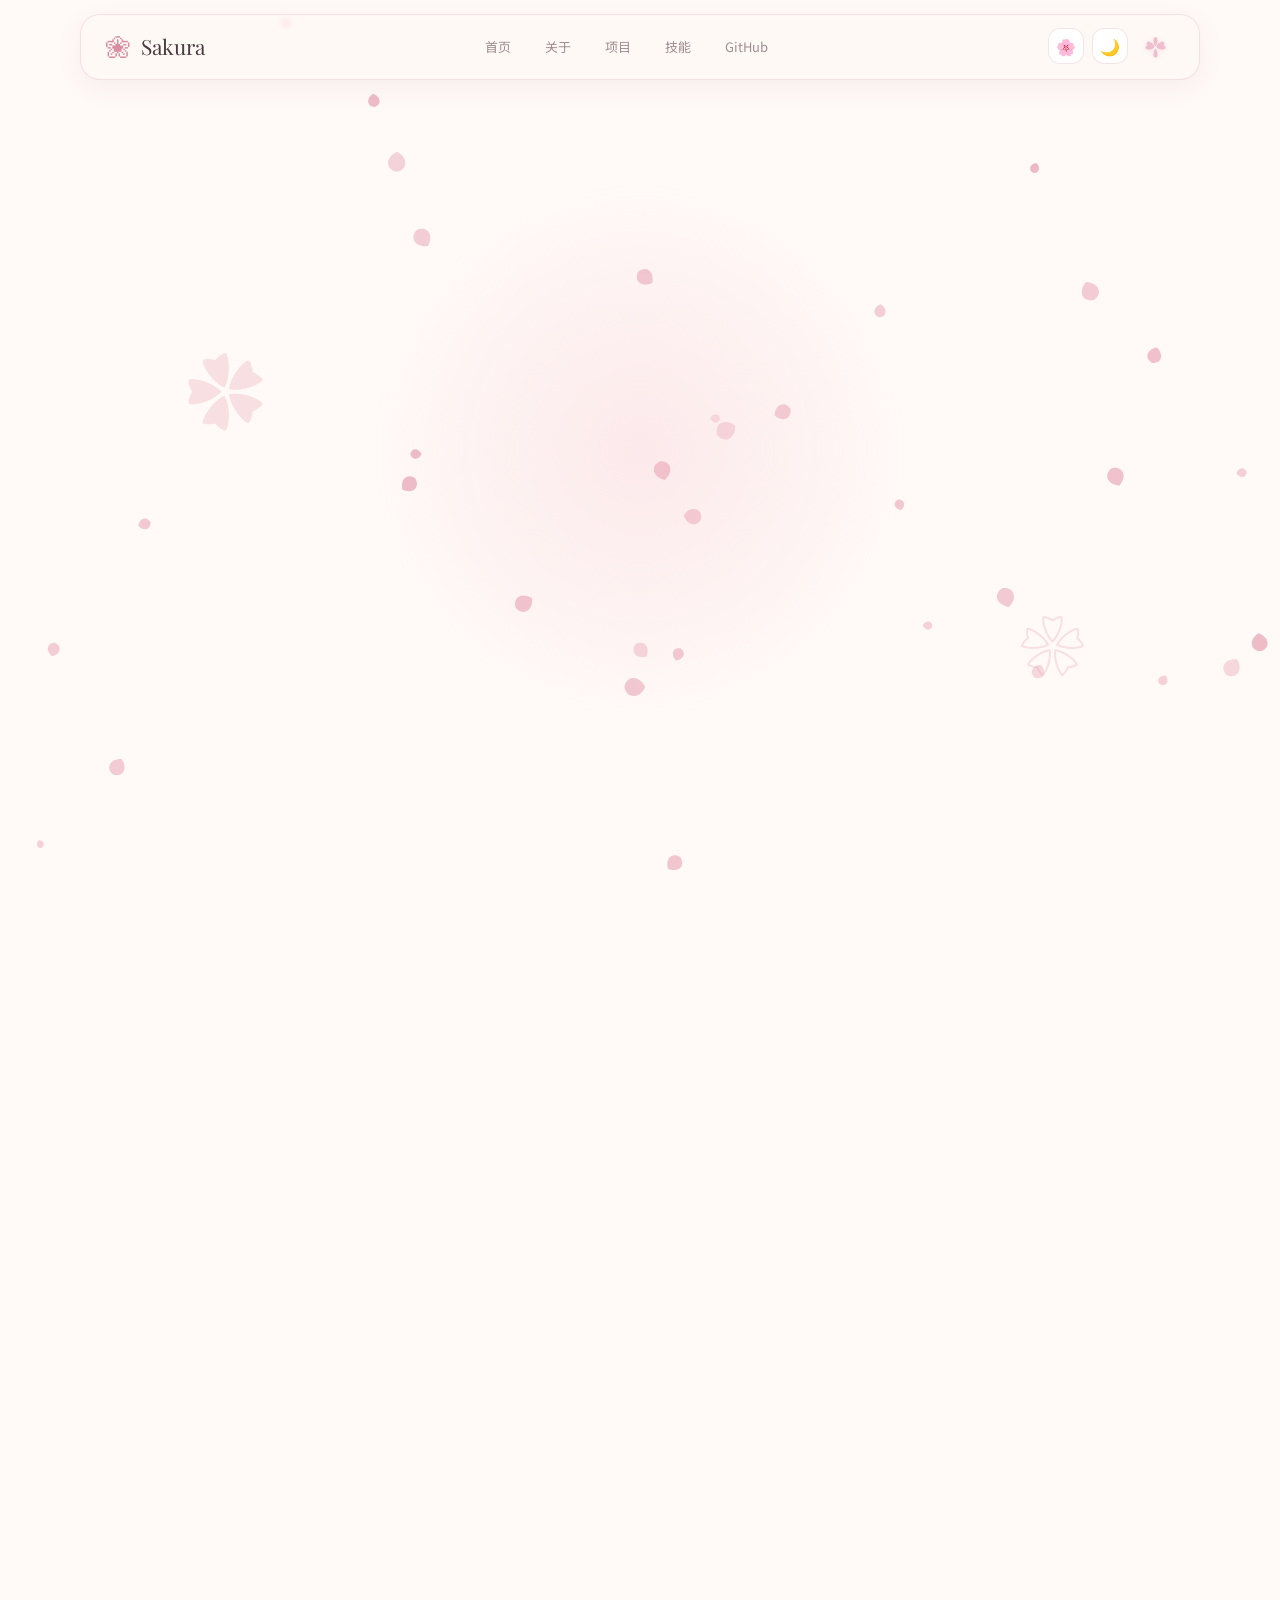
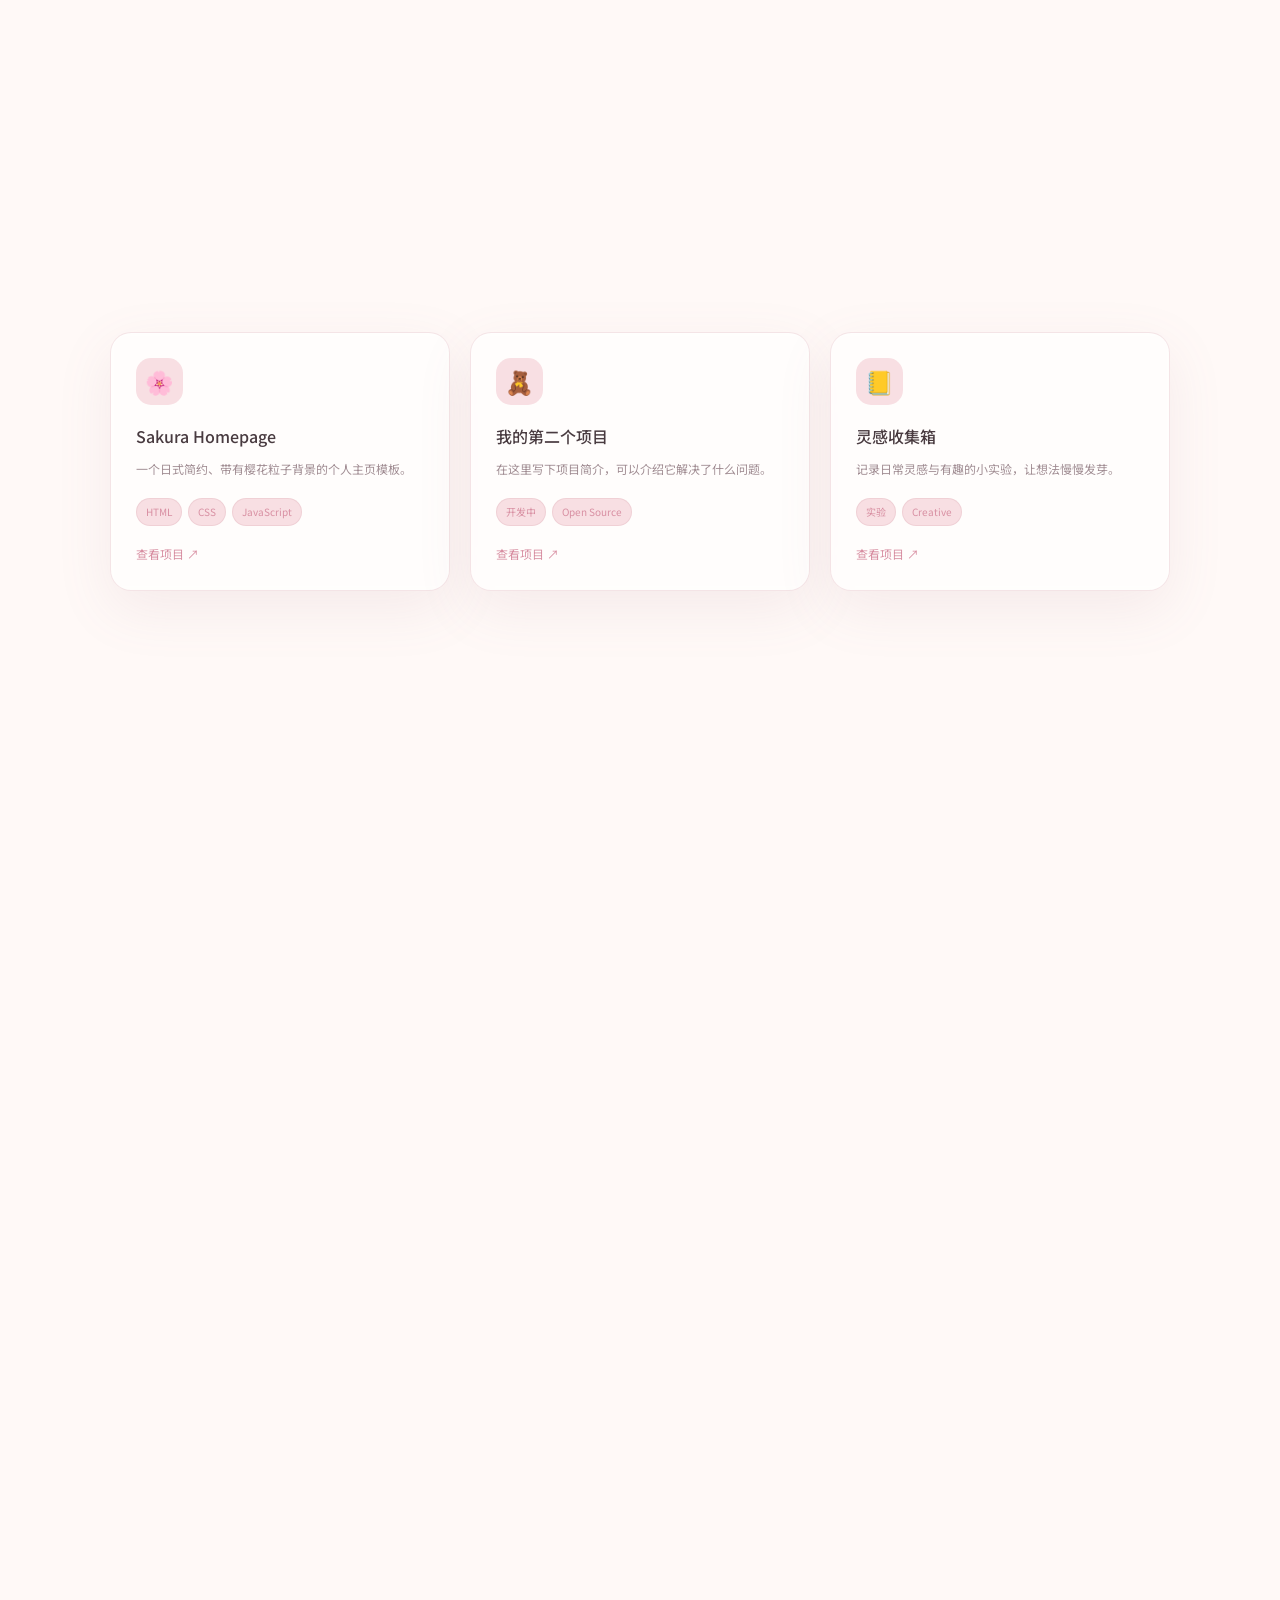
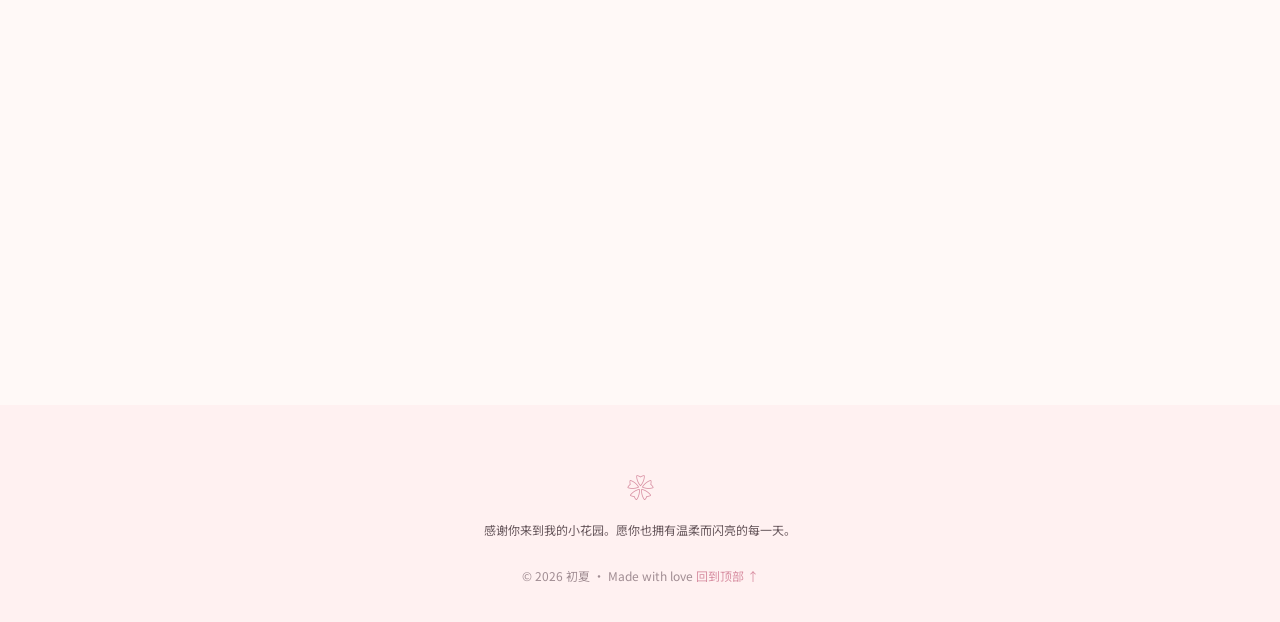
==== index.html @ ec3518a2 "Deploy Sakura-Homepage-Modular: replace old site with modular version at repo root" ====
<!DOCTYPE html>
<html lang="zh-CN">
<head>
  <meta charset="UTF-8">
  <meta name="viewport" content="width=device-width, initial-scale=1.0">
  <meta name="theme-color" content="#fff8f7">
  <meta name="description" content="在代码与樱花之间，记录每一次成长。">
  <title>初夏的小花园 · Sakura Homepage</title>
  <link rel="icon" href="./assets/icons/favicon.svg" type="image/svg+xml">
  <link rel="stylesheet" href="./css/style.css">
  <link rel="stylesheet" href="./css/animation.css">
  <link rel="stylesheet" href="./css/responsive.css">
  <link rel="stylesheet" href="./css/liquid-glass.css">
  <link rel="stylesheet" href="./css/settings.css">
  <script src="./config/config.js"></script>
  <script src="./js/theme.js" defer></script>
  <script src="./js/sakura.js" defer></script>
  <script src="./js/github.js" defer></script>
  <script src="./js/scroll.js" defer></script>
  <script src="./js/main.js" defer></script>
  <script src="./js/settings.js" defer></script>
</head>
<body>
  <canvas id="sakura-canvas" aria-hidden="true"></canvas>
  <header class="site-header" id="top">
    <a class="brand" href="#home" aria-label="返回首页"><span class="brand-mark">❀</span><span data-config="site.name">Sakura</span></a>
    <button class="menu-toggle" id="menu-toggle" aria-label="打开导航菜单" aria-expanded="false">☰</button>
    <nav class="main-nav" id="main-nav" aria-label="主导航">
      <a href="#home" data-nav="home">首页</a>
      <a href="#about" data-nav="about">关于</a>
      <a href="#projects" data-nav="projects">项目</a>
      <a href="#skills" data-nav="skills">技能</a>
      <a href="#github" data-nav="github">GitHub</a>
    </nav>
    <div class="header-actions">
      <button class="icon-button" id="sakura-toggle" type="button" aria-label="关闭樱花效果" title="樱花开关">🌸</button>
      <button class="icon-button" id="theme-toggle" type="button" aria-label="切换夜间模式" title="切换主题">🌙</button>
      <button class="settings-flower-button" id="settings-toggle" type="button" aria-label="打开玻璃调参" aria-expanded="false" aria-controls="glass-settings" title="玻璃调参"><img src="./assets/icons/sakura-settings.svg" alt=""></button>
    </div>
  </header>

  <aside class="settings-panel glass-panel" id="glass-settings" aria-label="玻璃效果调参" hidden>
    <div class="settings-panel-heading"><div><span class="settings-kicker">SAKURA GLASS</span><h2>玻璃调参</h2></div><button class="settings-close" id="settings-close" type="button" aria-label="关闭设置">×</button></div>
    <label class="setting-control"><span>背景模糊 <output id="blur-value">2px</output></span><input id="glass-blur" type="range" min="0" max="12" step="0.5" value="2"></label>
    <label class="setting-control"><span>边缘反射 <output id="edge-value">0.25</output></span><input id="glass-edge" type="range" min="0" max="1" step="0.01" value="0.25"></label>
    <label class="setting-control"><span>背景饱和度 <output id="saturation-value">1.3</output></span><input id="glass-saturation" type="range" min="0.5" max="2" step="0.05" value="1.3"></label>
    <div class="settings-panel-footer"><span>更改会自动保存</span><button id="settings-reset" type="button">恢复默认</button></div>
  </aside>

  <main>
    <section class="hero section" id="home">
      <div class="hero-glow"></div>
      <div class="hero-content reveal">
        <p class="eyebrow" data-config="hero.eyebrow">A LITTLE PLACE ON THE INTERNET</p>
        <div class="avatar-wrap">
          <img id="profile-avatar" src="./assets/images/avatar-placeholder.svg" alt="个人头像" class="avatar">
          <span class="avatar-flower">✿</span>
        </div>
        <h1><span data-config="hero.greeting">你好，欢迎来到</span><br><em data-config="profile.name">初夏</em><span data-config="hero.suffix">的小花园</span></h1>
        <p class="hero-description" data-config="hero.description">在代码与樱花之间，记录每一次成长。</p>
        <div class="hero-buttons">
          <a class="button button-primary" href="#projects" data-config="hero.primaryButton">探索我的项目</a>
          <a class="button button-ghost" id="hero-github-link" href="https://github.com/" target="_blank" rel="noopener noreferrer">访问 GitHub ↗</a>
        </div>
        <div class="scroll-hint"><span></span>向下探索</div>
      </div>
      <div class="hero-decoration decoration-left">✿</div>
      <div class="hero-decoration decoration-right">❀</div>
    </section>

    <section class="section about-section" id="about">
      <div class="section-heading reveal">
        <p class="eyebrow">A LITTLE INTRODUCTION</p>
        <h2 data-config="about.title">关于我</h2>
        <p data-config="about.subtitle">认识一下这个花园的主人</p>
        <span class="heading-flower">✿</span>
      </div>
      <div class="about-card reveal">
        <div class="about-avatar-column">
          <img id="about-avatar" src="./assets/images/avatar-placeholder.svg" alt="个人头像" class="about-avatar">
          <span class="about-name" data-config="profile.name">初夏</span>
          <span class="about-location" data-config="profile.tagline">保持好奇，慢慢生长。</span>
        </div>
        <div class="about-copy">
          <h3 data-config="about.greeting">你好呀！很高兴认识你。</h3>
          <p data-config="about.content">这里是我的个人小空间。我喜欢探索新技术，也喜欢把灵感变成真实的小作品。希望你能在这里发现一点有趣的东西。</p>
          <div class="hobby-list" id="hobby-list"></div>
        </div>
      </div>
    </section>

    <section class="section projects-section" id="projects">
      <div class="section-heading reveal">
        <p class="eyebrow">THINGS I'VE MADE</p>
        <h2 data-config="projects.title">小小作品集</h2>
        <p data-config="projects.subtitle">每一个项目，都是一次新的尝试</p>
        <span class="heading-flower">✿</span>
      </div>
      <div class="project-grid" id="project-grid"></div>
    </section>

    <section class="section skills-section" id="skills">
      <div class="section-heading reveal">
        <p class="eyebrow">TOOLS IN MY GARDEN</p>
        <h2 data-config="skills.title">我的工具箱</h2>
        <p data-config="skills.subtitle">正在学习，也持续探索</p>
        <span class="heading-flower">✿</span>
      </div>
      <div class="skills-list reveal" id="skills-list"></div>
    </section>

    <section class="section github-section" id="github">
      <div class="section-heading reveal">
        <p class="eyebrow">LET'S CONNECT</p>
        <h2 data-config="github.title">在 GitHub 找到我</h2>
        <p data-config="github.subtitle">代码是分享想法的另一种方式</p>
        <span class="heading-flower">✿</span>
      </div>
      <div class="github-card reveal">
        <div class="github-profile">
          <div class="github-mark">⌘</div>
          <div><strong id="github-username">username</strong><span>GitHub</span></div>
        </div>
        <div class="github-stats">
          <div class="stat"><strong id="repo-count">—</strong><span>公开仓库</span></div>
          <div class="stat"><strong id="follower-count">—</strong><span>Followers</span></div>
          <div class="stat"><strong id="following-count">—</strong><span>Following</span></div>
        </div>
        <a class="button button-primary" id="github-profile-link" href="https://github.com/" target="_blank" rel="noopener noreferrer">访问我的主页 ↗</a>
        <p class="api-note" id="github-note">公开数据由 GitHub API 提供</p>
      </div>
    </section>
  </main>

  <footer class="site-footer">
    <div class="footer-flower">❀</div>
    <p data-config="footer.message">感谢你来到我的小花园。</p>
    <span id="copyright"></span>
    <a href="#top" class="footer-top">回到顶部 ↑</a>
  </footer>

  <button id="back-to-top" class="back-to-top" type="button" aria-label="返回顶部" title="返回顶部">↑</button>
</body>
</html>
---- css/style.css ----
@import url('https://fonts.googleapis.com/css2?family=Noto+Sans+SC:wght@300;400;500;600;700&family=Playfair+Display:ital,wght@0,500;0,600;1,500;1,600&display=swap');

:root {
  --bg: #fff9f7;
  --bg-soft: #fff1f1;
  --surface: rgba(255,255,255,.82);
  --surface-solid: #fff;
  --text: #66565b;
  --text-strong: #493b40;
  --muted: #a18d93;
  --pink: #e9aebb;
  --pink-deep: #d88fa2;
  --pink-light: #f8dfe3;
  --border: rgba(219,174,183,.32);
  --shadow: 0 18px 55px rgba(157,112,123,.10);
  --header-bg: rgba(255,249,247,.78);
  --footer-bg: #fff1f1;
  color-scheme: light;
}
[data-theme="dark"] {
  --bg: #191923;
  --bg-soft: #242330;
  --surface: rgba(42,39,54,.86);
  --surface-solid: #2a2736;
  --text: #d4c6d0;
  --text-strong: #f4e8ee;
  --muted: #a99aaa;
  --pink: #e4a9c0;
  --pink-deep: #e9a9c1;
  --pink-light: #493345;
  --border: rgba(226,169,193,.19);
  --shadow: 0 18px 55px rgba(0,0,0,.22);
  --header-bg: rgba(25,25,35,.82);
  --footer-bg: #211f2d;
  color-scheme: dark;
}
* { box-sizing: border-box; }
html { scroll-behavior: smooth; scroll-padding-top: 90px; }
body {
  margin: 0; background: var(--bg); color: var(--text);
  font-family: "Noto Sans SC", "Microsoft YaHei", sans-serif;
  font-weight: 400; line-height: 1.8; overflow-x: hidden;
  transition: background .35s ease, color .35s ease;
}
a { color: inherit; text-decoration: none; }
button { font: inherit; }
#sakura-canvas { position: fixed; inset: 0; width: 100%; height: 100%; pointer-events: none; z-index: 4; }
.site-header {
  position: fixed; z-index: 20; top: 14px; left: 50%; transform: translateX(-50%);
  width: min(1120px, calc(100% - 40px)); min-height: 66px; padding: 0 25px;
  display: flex; align-items: center; gap: 28px; border: 1px solid var(--border);
  border-radius: 20px; background: var(--header-bg); backdrop-filter: blur(18px);
  box-shadow: 0 8px 28px rgba(100,70,80,.06);
}
.brand { display: flex; align-items: center; gap: 10px; color: var(--text-strong); font-family: "Playfair Display", serif; font-size: 21px; white-space: nowrap; }
.brand-mark { color: var(--pink-deep); font-size: 25px; }
.main-nav { display: flex; align-items: center; justify-content: center; gap: clamp(16px, 3vw, 34px); margin: 0 auto; }
.main-nav a { color: var(--muted); font-size: 13px; transition: color .2s ease; }
.main-nav a:hover, .main-nav a.active { color: var(--pink-deep); }
.header-actions { display: flex; gap: 8px; }
.icon-button, .menu-toggle {
  width: 36px; height: 36px; border: 1px solid var(--border); border-radius: 12px;
  background: var(--surface-solid); color: var(--text); cursor: pointer; transition: transform .2s, background .2s;
}
.icon-button:hover { transform: translateY(-2px); background: var(--pink-light); }
.menu-toggle { display: none; }
.section { width: min(1060px, calc(100% - 48px)); margin: 0 auto; padding: 105px 0; position: relative; }
.hero {
  min-height: 100vh; display: grid; place-items: center; text-align: center; padding-top: 130px;
  overflow: hidden;
}
.hero-glow { position: absolute; width: 540px; height: 540px; border-radius: 50%; background: radial-gradient(circle, rgba(248,211,218,.42), transparent 68%); filter: blur(8px); }
.hero-content { position: relative; z-index: 2; }
.eyebrow { margin: 0 0 14px; color: var(--pink-deep); font: 11px/1.5 "Playfair Display", serif; letter-spacing: .22em; }
.avatar-wrap { width: 118px; height: 118px; position: relative; margin: 0 auto 23px; }
.avatar { width: 100%; height: 100%; object-fit: cover; border-radius: 50%; border: 5px solid var(--surface-solid); box-shadow: 0 10px 35px rgba(207,145,160,.25); }
.avatar-flower { position: absolute; right: -8px; bottom: 2px; color: var(--pink-deep); font-size: 28px; text-shadow: 0 2px 8px var(--bg); }
.hero h1 { margin: 0; color: var(--text-strong); font-size: clamp(30px, 5vw, 49px); font-weight: 500; line-height: 1.5; letter-spacing: .04em; }
.hero h1 em { color: var(--pink-deep); font-family: "Playfair Display", serif; font-size: 1.2em; font-weight: 600; }
.hero-description { margin: 18px 0 28px; color: var(--muted); font-size: 15px; letter-spacing: .08em; }
.hero-buttons { display: flex; justify-content: center; gap: 13px; flex-wrap: wrap; }
.button { display: inline-flex; align-items: center; justify-content: center; min-height: 44px; padding: 0 23px; border-radius: 999px; font-size: 13px; transition: transform .2s, box-shadow .2s, background .2s; }
.button:hover { transform: translateY(-3px); box-shadow: 0 8px 20px rgba(216,143,162,.2); }
.button-primary { background: var(--pink-deep); color: white; }
.button-ghost { border: 1px solid var(--border); background: var(--surface); color: var(--text); }
.scroll-hint { margin-top: 68px; color: var(--muted); font-size: 11px; letter-spacing: .18em; }
.scroll-hint span { display: block; width: 1px; height: 30px; margin: 0 auto 9px; background: var(--pink); }
.hero-decoration { position: absolute; color: var(--pink); opacity: .35; font-size: 80px; }
.decoration-left { left: 7%; top: 35%; transform: rotate(-18deg); }
.decoration-right { right: 8%; bottom: 22%; font-size: 65px; }
.section-heading { position: relative; text-align: center; margin-bottom: 42px; }
.section-heading h2 { margin: 0; color: var(--text-strong); font-size: clamp(25px, 3vw, 32px); font-weight: 500; letter-spacing: .08em; }
.section-heading > p:not(.eyebrow) { margin: 9px 0 0; color: var(--muted); font-size: 13px; }
.heading-flower { display: block; margin-top: 12px; color: var(--pink); font-size: 19px; }
.about-card, .github-card {
  display: grid; grid-template-columns: 220px 1fr; gap: 42px; align-items: center;
  padding: 42px; border: 1px solid var(--border); border-radius: 25px; background: var(--surface); box-shadow: var(--shadow);
}
.about-avatar-column { display: flex; flex-direction: column; align-items: center; text-align: center; }
.about-avatar { width: 145px; height: 145px; object-fit: cover; border-radius: 50%; border: 6px solid var(--surface-solid); box-shadow: 0 8px 28px rgba(207,145,160,.18); }
.about-name { margin-top: 15px; color: var(--text-strong); font-size: 18px; }
.about-location { color: var(--muted); font-size: 12px; }
.about-copy h3 { margin: 0 0 12px; color: var(--text-strong); font-size: 19px; font-weight: 500; }
.about-copy p { margin: 0; color: var(--text); font-size: 14px; line-height: 2.1; }
.hobby-list { display: flex; flex-wrap: wrap; gap: 9px; margin-top: 22px; }
.hobby-list span, .skill-chip, .tag { display: inline-flex; padding: 6px 13px; border: 1px solid var(--border); border-radius: 999px; background: var(--pink-light); color: var(--pink-deep); font-size: 11px; }
.project-grid { display: grid; grid-template-columns: repeat(3, 1fr); gap: 20px; }
.project-card { min-height: 230px; padding: 25px; border: 1px solid var(--border); border-radius: 21px; background: var(--surface); box-shadow: var(--shadow); display: flex; flex-direction: column; transition: transform .25s, box-shadow .25s; }
.project-card:hover { transform: translateY(-6px); box-shadow: 0 22px 45px rgba(157,112,123,.15); }
.project-icon { width: 47px; height: 47px; display: grid; place-items: center; border-radius: 15px; background: var(--pink-light); font-size: 23px; }
.project-card h3 { margin: 17px 0 7px; color: var(--text-strong); font-size: 16px; font-weight: 500; }
.project-card p { margin: 0 0 17px; color: var(--muted); font-size: 12px; line-height: 1.9; }
.project-tags { display: flex; flex-wrap: wrap; gap: 6px; margin-top: auto; }
.tag { padding: 4px 9px; font-size: 10px; }
.project-link { margin-top: 17px; color: var(--pink-deep); font-size: 12px; }
.skills-list { display: flex; flex-wrap: wrap; justify-content: center; gap: 13px; max-width: 780px; margin: 0 auto; }
.skill-chip { padding: 12px 22px; background: var(--surface); font-size: 13px; box-shadow: 0 5px 18px rgba(157,112,123,.06); }
.github-card { display: flex; flex-direction: column; gap: 25px; text-align: center; max-width: 720px; margin: 0 auto; }
.github-profile { display: flex; align-items: center; gap: 13px; text-align: left; }
.github-mark { width: 48px; height: 48px; display: grid; place-items: center; border-radius: 50%; background: var(--pink-light); color: var(--pink-deep); font-size: 27px; }
.github-profile strong, .github-profile span { display: block; }
.github-profile strong { color: var(--text-strong); font-size: 16px; }
.github-profile span { color: var(--muted); font-size: 11px; }
.github-stats { display: grid; grid-template-columns: repeat(3, 1fr); width: 100%; padding: 20px 0; border-top: 1px solid var(--border); border-bottom: 1px solid var(--border); }
.stat strong, .stat span { display: block; }
.stat strong { color: var(--pink-deep); font: 26px "Playfair Display", serif; }
.stat span { color: var(--muted); font-size: 11px; }
.api-note { margin: -13px 0 0; color: var(--muted); font-size: 10px; }
.site-footer { position: relative; padding: 58px 24px 35px; text-align: center; background: var(--footer-bg); color: var(--muted); font-size: 12px; }
.site-footer p { margin: 7px 0 10px; color: var(--text); }
.footer-flower { color: var(--pink-deep); font-size: 27px; }
.footer-top { display: inline-block; margin-top: 15px; color: var(--pink-deep); }
.back-to-top { position: fixed; z-index: 15; right: 25px; bottom: 25px; width: 43px; height: 43px; border: 1px solid var(--border); border-radius: 15px; background: var(--surface); color: var(--pink-deep); box-shadow: var(--shadow); cursor: pointer; opacity: 0; visibility: hidden; transform: translateY(10px); transition: .25s; }
.back-to-top.visible { opacity: 1; visibility: visible; transform: translateY(0); }
/* 技能区采用明确的两行分组，避免桌面端自动换行造成错位。 */
.skills-list { display: flex; flex-direction: column; align-items: center; gap: 18px; max-width: 900px; }
.skill-row { display: flex; justify-content: center; align-items: center; flex-wrap: wrap; gap: 13px; width: 100%; }
.skill-chip { border-radius: 999px; padding: 12px 22px; }
---- css/animation.css ----
/* 页面滚动进入视口时的轻柔显现 */
.reveal { opacity: 0; transform: translateY(22px); transition: opacity .75s ease, transform .75s ease; }
.reveal.is-visible { opacity: 1; transform: translateY(0); }
.project-card { animation: soft-arrive .6s both; }
@keyframes soft-arrive { from { opacity: 0; transform: translateY(14px); } to { opacity: 1; transform: translateY(0); } }
@media (prefers-reduced-motion: reduce) {
  *, *::before, *::after { scroll-behavior: auto !important; animation-duration: .01ms !important; transition-duration: .01ms !important; }
  .reveal { opacity: 1; transform: none; }
}
---- css/responsive.css ----
@media (max-width: 800px) {
  .site-header { gap: 12px; padding: 0 17px; }
  .main-nav { gap: 16px; }
  .about-card { grid-template-columns: 170px 1fr; gap: 25px; padding: 30px; }
  .project-grid { grid-template-columns: repeat(2, 1fr); }
}
@media (max-width: 620px) {
  .site-header { top: 9px; width: calc(100% - 22px); min-height: 58px; border-radius: 17px; }
  .brand { font-size: 18px; }
  .menu-toggle { display: inline-grid; place-items: center; margin-left: auto; }
  .main-nav {
    display: none; position: absolute; top: 66px; left: 0; right: 0; margin: 0; padding: 15px;
    flex-direction: column; gap: 0; border: 1px solid var(--border); border-radius: 16px;
    background: var(--header-bg); backdrop-filter: blur(18px); box-shadow: var(--shadow);
  }
  .main-nav.open { display: flex; }
  .main-nav a { width: 100%; padding: 10px; text-align: center; }
  .header-actions { gap: 5px; }
  .icon-button { width: 33px; height: 33px; }
  .section { width: calc(100% - 34px); padding: 76px 0; }
  .hero { min-height: 92vh; padding-top: 110px; }
  .hero h1 { font-size: clamp(27px, 8vw, 38px); }
  .hero-description { max-width: 290px; margin-left: auto; margin-right: auto; font-size: 13px; }
  .scroll-hint { margin-top: 48px; }
  .hero-decoration { font-size: 48px; }
  .decoration-left { left: 0; top: 27%; }
  .decoration-right { right: 0; bottom: 17%; }
  .about-card { grid-template-columns: 1fr; gap: 24px; padding: 27px 22px; }
  .about-avatar { width: 115px; height: 115px; }
  .about-copy { text-align: center; }
  .hobby-list { justify-content: center; }
  .project-grid { grid-template-columns: 1fr; gap: 14px; }
  .project-card { min-height: 0; }
  .github-card { padding: 28px 20px; }
  .github-stats { gap: 5px; }
  .stat strong { font-size: 22px; }
  .back-to-top { right: 15px; bottom: 15px; }
}
@media (max-width: 620px) {
  .skills-list { gap: 12px; }
  .skill-row { gap: 8px; }
  .skill-chip { padding: 9px 15px; font-size: 12px; }
}
---- css/liquid-glass.css ----
/* 局部玻璃材质：樱花画布位于卡片下方，卡片保持半透明以透出背景。 */
:root {
  --glass-blur: 2px;
  --glass-edge: .25;
  --glass-edge-alpha: .25;
  --glass-saturation: 1.3;
}
#sakura-canvas { z-index: 0; }
.site-header, .about-card, .project-card, .github-card, .skill-chip {
  -webkit-backdrop-filter: blur(var(--glass-blur)) saturate(var(--glass-saturation));
  backdrop-filter: blur(var(--glass-blur)) saturate(var(--glass-saturation));
}
.site-header { background: color-mix(in srgb, var(--header-bg) 88%, transparent); }
.about-card, .project-card, .github-card, .skill-chip {
  background: color-mix(in srgb, var(--surface) 82%, transparent);
  border-color: var(--border);
  box-shadow: var(--shadow), inset 0 1px 0 rgba(255,255,255,var(--glass-edge-alpha));
}
.about-card, .project-card, .github-card { position: relative; isolation: isolate; }
.about-card::after, .project-card::after, .github-card::after {
  content: ""; position: absolute; inset: 0; border-radius: inherit; pointer-events: none;
  border: 1px solid rgba(255,255,255,var(--glass-edge-alpha));
  mask-image: linear-gradient(135deg,#000 0%,transparent 48%,#000 100%);
}
---- css/settings.css ----
.settings-flower-button {
  width: 38px; height: 38px; display: grid; place-items: center; padding: 7px;
  border: 1px solid transparent; border-radius: 50%; background: transparent; cursor: pointer;
  transition: background .25s ease, border-color .25s ease, transform .35s ease;
}
.settings-flower-button img { display: block; width: 23px; height: 23px; filter: drop-shadow(0 1px 3px rgba(211,139,166,.18)); }
.settings-flower-button:hover { background: rgba(244,199,215,.15); border-color: var(--border); transform: rotate(18deg); }
.settings-panel {
  position: fixed; z-index: 50; top: 91px; right: max(22px, calc((100vw - 1120px)/2));
  width: min(310px, calc(100vw - 28px)); padding: 19px; border: 1px solid var(--border);
  border-radius: 20px; color: var(--text); background: var(--header-bg); box-shadow: var(--shadow);
  -webkit-backdrop-filter: blur(18px) saturate(1.35); backdrop-filter: blur(18px) saturate(1.35);
}
.settings-panel[hidden] { display: none; }
.settings-panel-heading { display:flex; align-items:center; justify-content:space-between; margin-bottom:17px; }
.settings-kicker { color:var(--pink-deep); font:10px/1.4 "Playfair Display",serif; letter-spacing:.18em; }
.settings-panel-heading h2 { margin:2px 0 0; color:var(--text-strong); font-size:17px; font-weight:500; }
.settings-close { width:28px; height:28px; border:0; border-radius:50%; background:var(--pink-light); color:var(--pink-deep); font-size:21px; cursor:pointer; }
.setting-control { display:block; margin:14px 0; }
.setting-control > span { display:flex; justify-content:space-between; gap:12px; margin-bottom:8px; color:var(--text); font-size:12px; }
.setting-control output { color:var(--pink-deep); font-variant-numeric:tabular-nums; }
.setting-control input { display:block; width:100%; accent-color:var(--pink-deep); }
.settings-panel-footer { display:flex; justify-content:space-between; align-items:center; gap:10px; margin-top:17px; padding-top:13px; border-top:1px solid var(--border); color:var(--muted); font-size:10px; }
.settings-panel-footer button { padding:6px 11px; border:1px solid var(--border); border-radius:999px; background:var(--surface); color:var(--pink-deep); font-size:11px; cursor:pointer; }
@media (max-width:620px) {
  .settings-flower-button { width:34px; height:34px; padding:6px; }
  .settings-flower-button img { width:21px; height:21px; }
  .settings-panel { top:76px; right:12px; width:min(290px,calc(100vw - 24px)); padding:16px; }
}
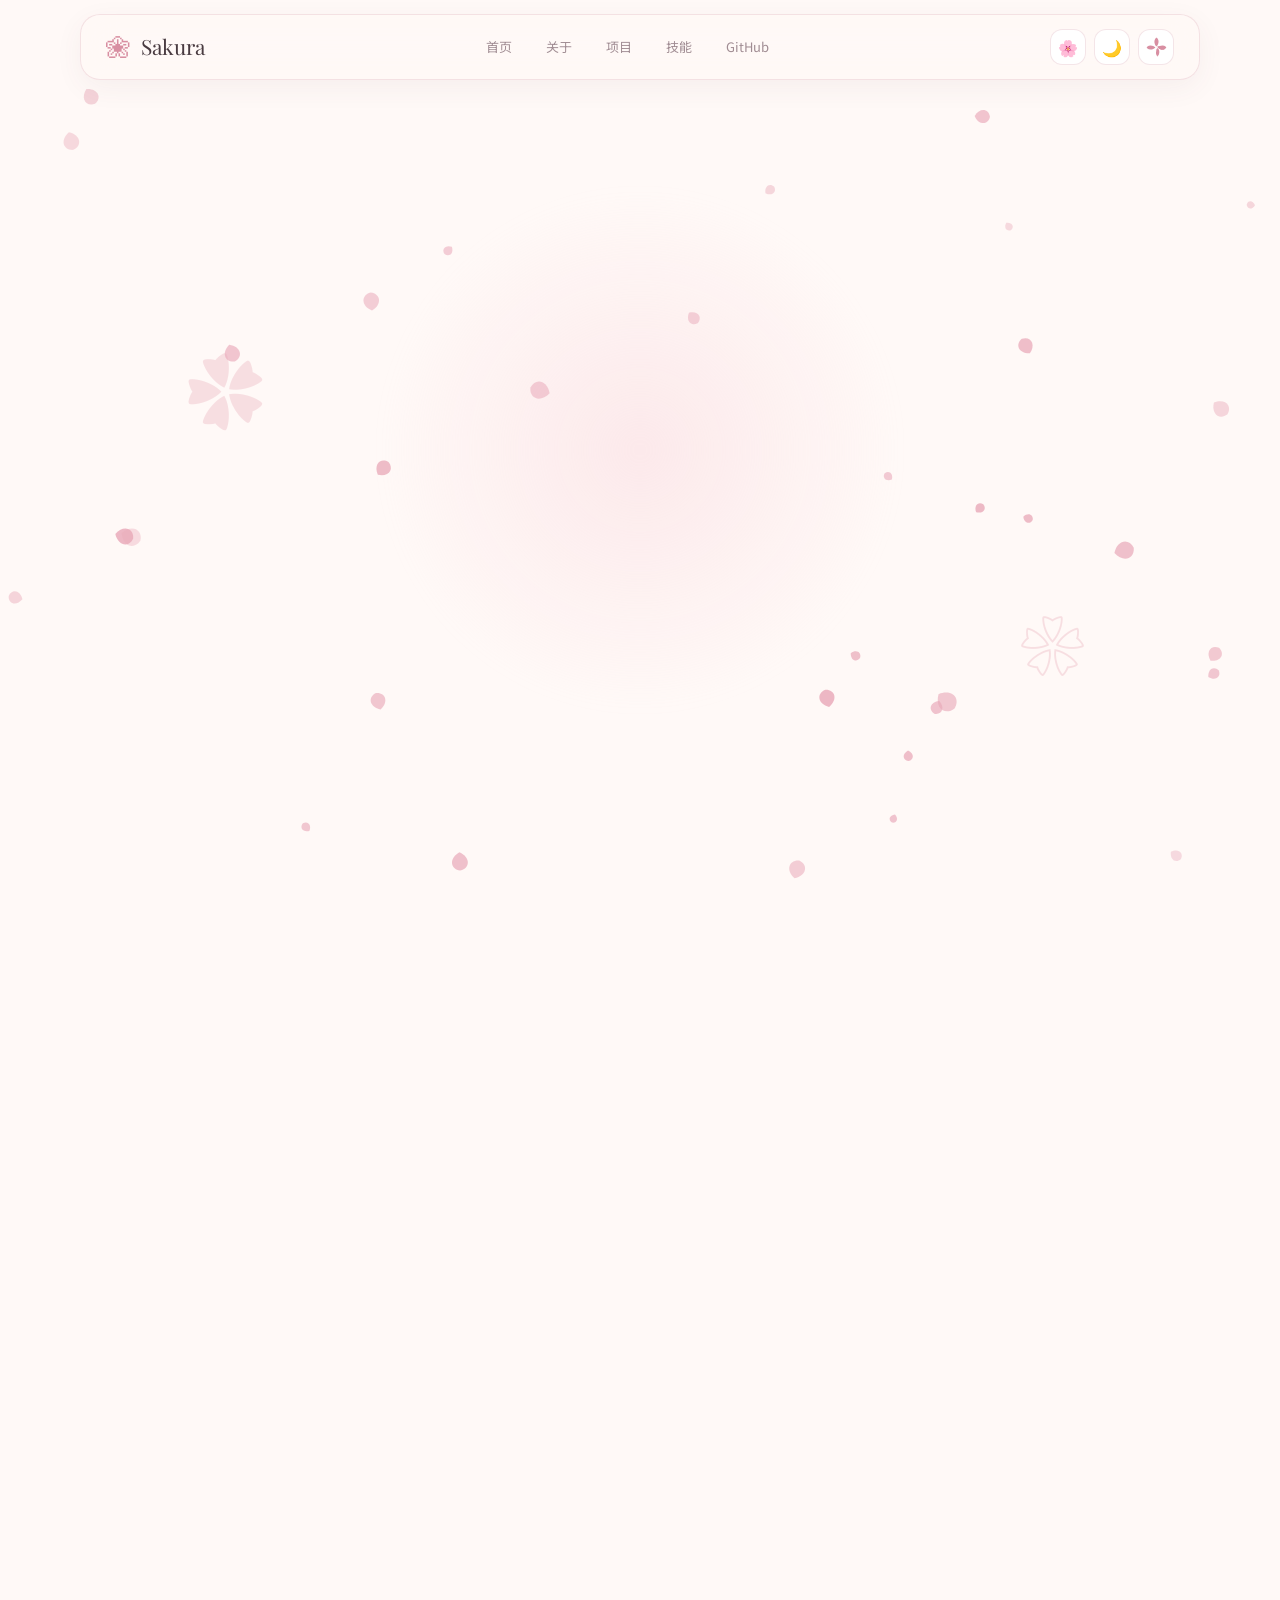
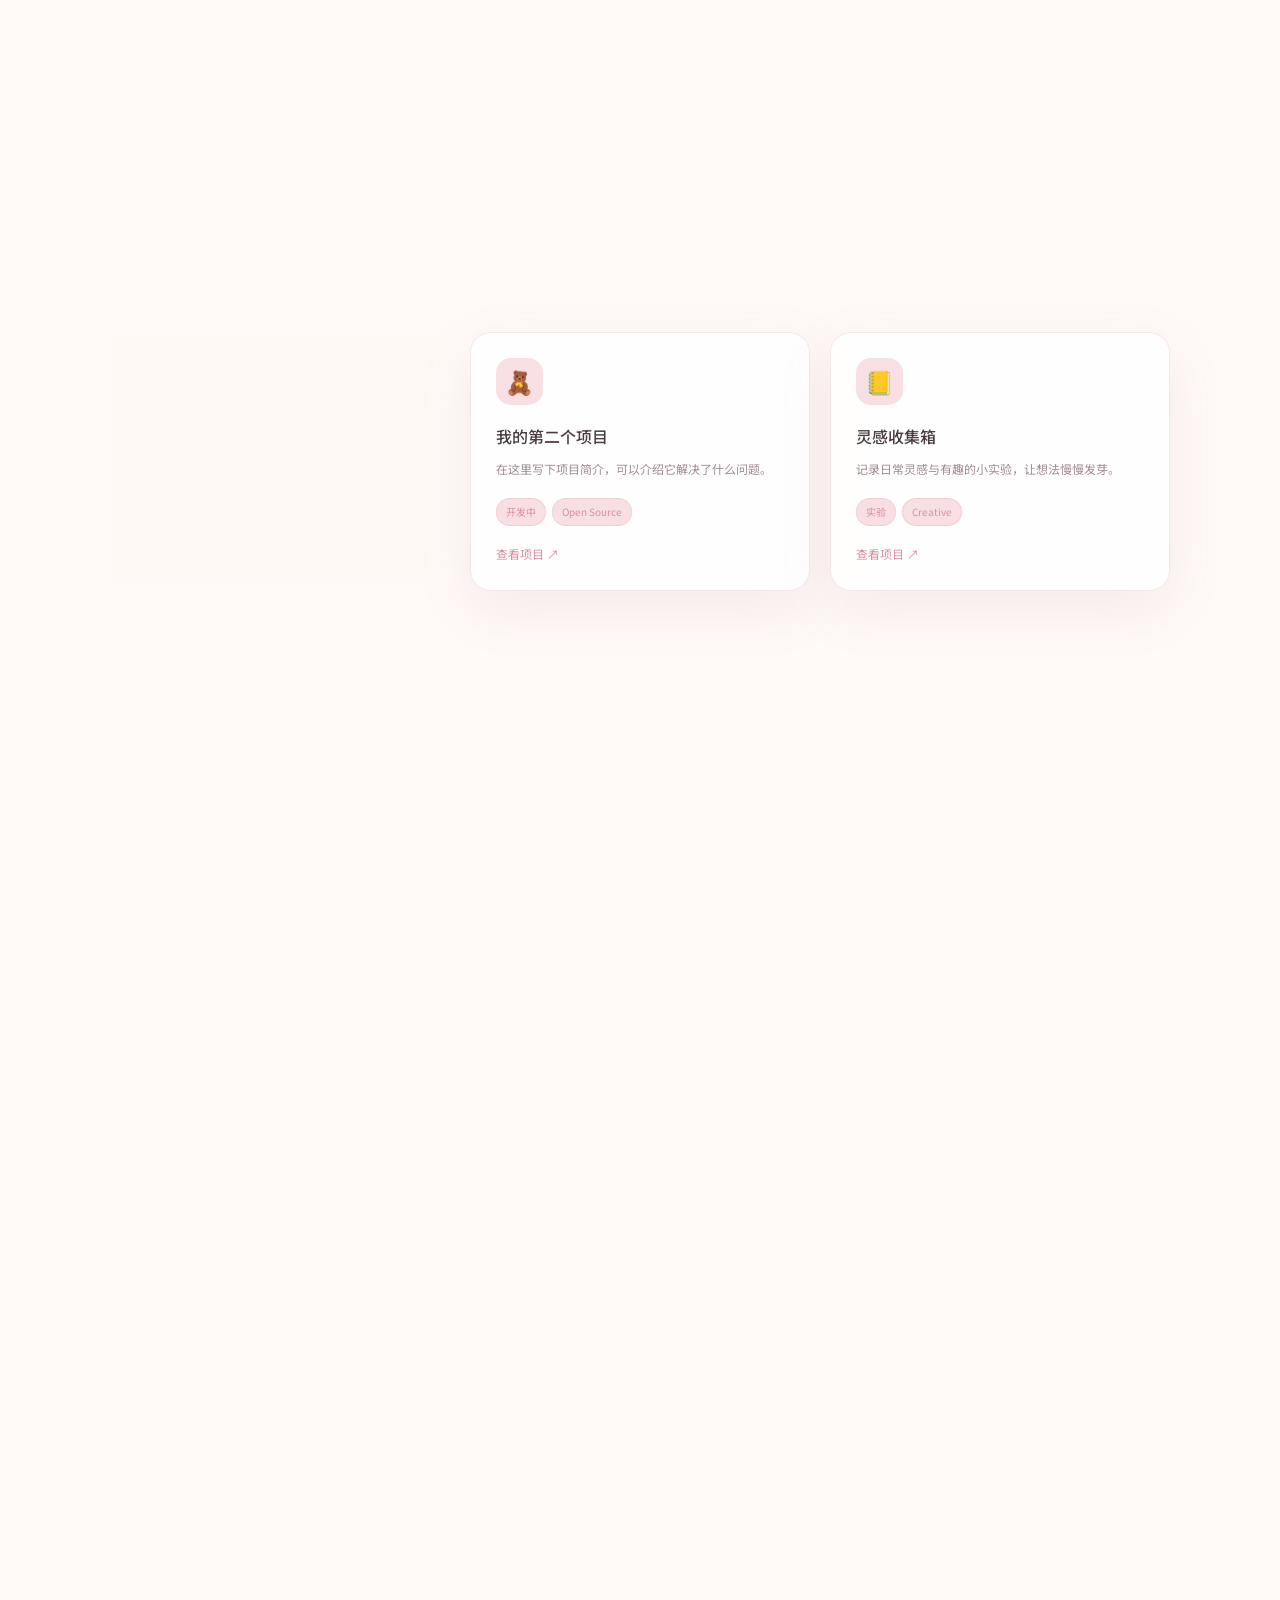
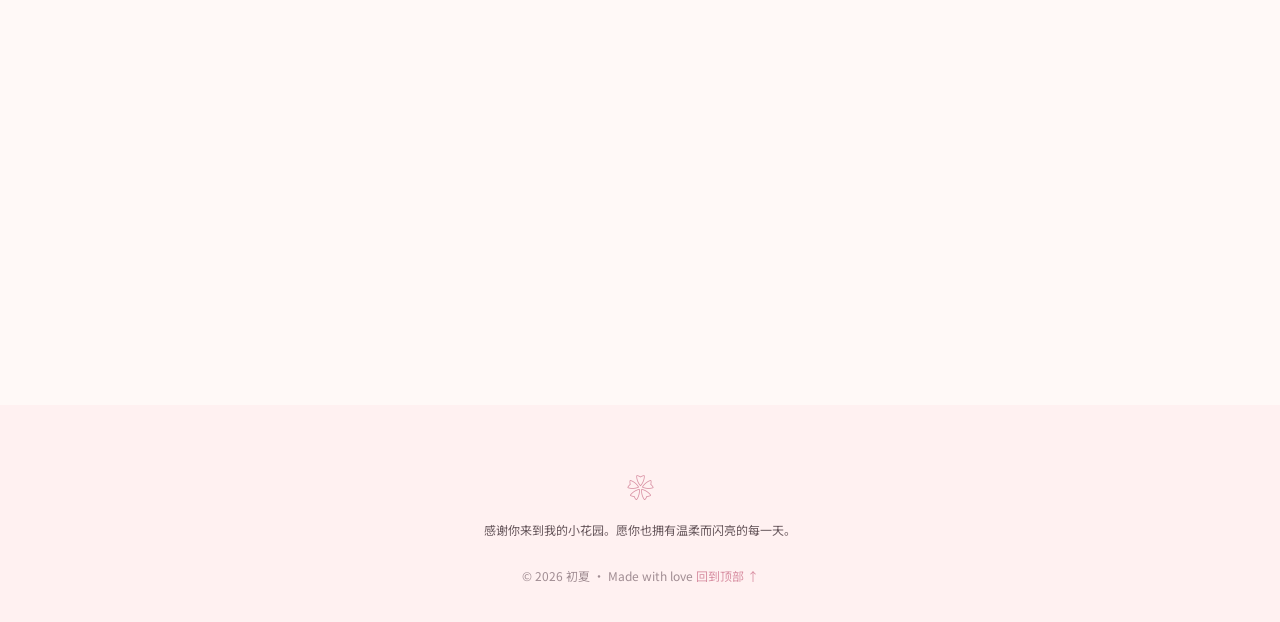
==== commit 2cbf4bc6: "Deploy Sakura-Homepage-Full-Updated: replace site with uploaded package" ====
--- a/index.html
+++ b/index.html
@@ -10,8 +10,6 @@
   <link rel="stylesheet" href="./css/style.css">
   <link rel="stylesheet" href="./css/animation.css">
   <link rel="stylesheet" href="./css/responsive.css">
-  <link rel="stylesheet" href="./css/liquid-glass.css">
-  <link rel="stylesheet" href="./css/settings.css">
   <script src="./config/config.js"></script>
   <script src="./js/theme.js" defer></script>
   <script src="./js/sakura.js" defer></script>
@@ -35,17 +33,17 @@
     <div class="header-actions">
       <button class="icon-button" id="sakura-toggle" type="button" aria-label="关闭樱花效果" title="樱花开关">🌸</button>
       <button class="icon-button" id="theme-toggle" type="button" aria-label="切换夜间模式" title="切换主题">🌙</button>
-      <button class="settings-flower-button" id="settings-toggle" type="button" aria-label="打开玻璃调参" aria-expanded="false" aria-controls="glass-settings" title="玻璃调参"><img src="./assets/icons/sakura-settings.svg" alt=""></button>
+      <button class="icon-button sakura-settings-button" id="settings-toggle" type="button" aria-label="打开玻璃调参" title="玻璃调参" aria-expanded="false">
+        <svg class="sakura-settings-icon" viewBox="0 0 40 40" aria-hidden="true"><g fill="currentColor"><path d="M20 18.2C15.7 13.8 14.6 6.7 18.4 2.2c.8-1 2.4-1 3.2 0 3.8 4.5 2.7 11.6-1.6 16z"/><path d="M21.8 20C26.2 15.7 33.3 14.6 37.8 18.4c1 .8 1 2.4 0 3.2-4.5 3.8-11.6 2.7-16-1.6z"/><path d="M20 21.8c4.3 4.4 5.4 11.5 1.6 16- .8 1-2.4 1-3.2 0-3.8-4.5-2.7-11.6 1.6-16z"/><path d="M18.2 20C13.8 24.3 6.7 25.4 2.2 21.6c-1-.8-1-2.4 0-3.2 4.5-3.8 11.6-2.7 16 1.6z"/><path d="M18.7 18.7C17.8 12.8 21 7.1 26.6 6.2c1.2-.2 2.1.7 1.9 1.9-.9 5.6-6.6 8.8-9.8 10.6z" transform="rotate(72 20 20)"/><path d="M18.7 18.7C17.8 12.8 21 7.1 26.6 6.2c1.2-.2 2.1.7 1.9 1.9-.9 5.6-6.6 8.8-9.8 10.6z" transform="rotate(144 20 20)"/></g><circle cx="20" cy="20" r="2.1" fill="var(--bg)"/></svg>
+      </button>
+      <div class="settings-panel" id="settings-panel" hidden>
+        <div class="settings-panel-heading"><span>✿</span><strong>玻璃效果调节</strong></div>
+        <label>背景模糊 <output id="blur-value">2px</output><input id="glass-blur" type="range" min="0" max="16" step="0.5" value="2"></label>
+        <label>边缘反射 <output id="reflection-value">0.25</output><input id="glass-reflection" type="range" min="0" max="0.8" step="0.01" value="0.25"></label>
+        <label>背景饱和度 <output id="saturation-value">1.3</output><input id="glass-saturation" type="range" min="0.5" max="2" step="0.05" value="1.3"></label>
+      </div>
     </div>
   </header>
-
-  <aside class="settings-panel glass-panel" id="glass-settings" aria-label="玻璃效果调参" hidden>
-    <div class="settings-panel-heading"><div><span class="settings-kicker">SAKURA GLASS</span><h2>玻璃调参</h2></div><button class="settings-close" id="settings-close" type="button" aria-label="关闭设置">×</button></div>
-    <label class="setting-control"><span>背景模糊 <output id="blur-value">2px</output></span><input id="glass-blur" type="range" min="0" max="12" step="0.5" value="2"></label>
-    <label class="setting-control"><span>边缘反射 <output id="edge-value">0.25</output></span><input id="glass-edge" type="range" min="0" max="1" step="0.01" value="0.25"></label>
-    <label class="setting-control"><span>背景饱和度 <output id="saturation-value">1.3</output></span><input id="glass-saturation" type="range" min="0.5" max="2" step="0.05" value="1.3"></label>
-    <div class="settings-panel-footer"><span>更改会自动保存</span><button id="settings-reset" type="button">恢复默认</button></div>
-  </aside>
 
   <main>
     <section class="hero section" id="home">
--- a/css/style.css
+++ b/css/style.css
@@ -132,7 +132,26 @@
 .footer-top { display: inline-block; margin-top: 15px; color: var(--pink-deep); }
 .back-to-top { position: fixed; z-index: 15; right: 25px; bottom: 25px; width: 43px; height: 43px; border: 1px solid var(--border); border-radius: 15px; background: var(--surface); color: var(--pink-deep); box-shadow: var(--shadow); cursor: pointer; opacity: 0; visibility: hidden; transform: translateY(10px); transition: .25s; }
 .back-to-top.visible { opacity: 1; visibility: visible; transform: translateY(0); }
-/* 技能区采用明确的两行分组，避免桌面端自动换行造成错位。 */
-.skills-list { display: flex; flex-direction: column; align-items: center; gap: 18px; max-width: 900px; }
-.skill-row { display: flex; justify-content: center; align-items: center; flex-wrap: wrap; gap: 13px; width: 100%; }
-.skill-chip { border-radius: 999px; padding: 12px 22px; }
+
+
+/* Sakura liquid-glass controls and fixed two-row skill layout */
+:root { --glass-blur: 2px; --glass-reflection: .25; --glass-saturation: 1.3; }
+.about-card, .project-card, .github-card, .skill-chip {
+  backdrop-filter: blur(var(--glass-blur)) saturate(var(--glass-saturation));
+  -webkit-backdrop-filter: blur(var(--glass-blur)) saturate(var(--glass-saturation));
+  border-color: color-mix(in srgb, var(--border), white calc(var(--glass-reflection) * 45%));
+}
+.skills-list { display: flex; flex-direction: column; align-items: center; gap: 18px; max-width: 100%; }
+.skills-row { display: flex; justify-content: center; align-items: center; flex-wrap: nowrap; gap: 13px; width: 100%; }
+.skill-chip { border: 1px solid var(--border); border-radius: 999px; padding: 12px 22px; color: var(--pink-deep); }
+.header-actions { position: relative; }
+.sakura-settings-button { display: grid; place-items: center; color: var(--pink-deep); }
+.sakura-settings-icon { width: 21px; height: 21px; display: block; transition: transform .45s ease; }
+.sakura-settings-button:hover .sakura-settings-icon { transform: rotate(30deg) scale(1.08); }
+.settings-panel { position: absolute; top: calc(100% + 13px); right: 0; z-index: 50; width: min(290px, calc(100vw - 32px)); padding: 18px; border: 1px solid var(--border); border-radius: 18px; background: var(--surface); color: var(--text); box-shadow: var(--shadow); backdrop-filter: blur(18px); -webkit-backdrop-filter: blur(18px); }
+.settings-panel[hidden] { display: none; }
+.settings-panel-heading { display: flex; align-items: center; gap: 9px; margin-bottom: 14px; color: var(--text-strong); font-size: 14px; }
+.settings-panel-heading span { color: var(--pink-deep); font-size: 19px; }
+.settings-panel label { display: grid; grid-template-columns: 1fr auto; gap: 7px 10px; margin: 12px 0; color: var(--muted); font-size: 12px; }
+.settings-panel output { color: var(--pink-deep); font-variant-numeric: tabular-nums; }
+.settings-panel input { grid-column: 1 / -1; width: 100%; accent-color: var(--pink-deep); }
--- a/css/responsive.css
+++ b/css/responsive.css
@@ -36,8 +36,13 @@
   .stat strong { font-size: 22px; }
   .back-to-top { right: 15px; bottom: 15px; }
 }
-@media (max-width: 620px) {
-  .skills-list { gap: 12px; }
-  .skill-row { gap: 8px; }
-  .skill-chip { padding: 9px 15px; font-size: 12px; }
+
+@media (max-width: 760px) {
+  .skills-row { gap: clamp(5px, 1.8vw, 11px); }
+  .skill-chip { padding: 10px clamp(9px, 2.6vw, 17px); font-size: clamp(10px, 2.8vw, 12px); white-space: nowrap; }
 }
+@media (max-width: 390px) {
+  .skills-row { flex-wrap: wrap; }
+  .skills-row:first-child { max-width: 340px; }
+  .settings-panel { right: -4px; }
+}
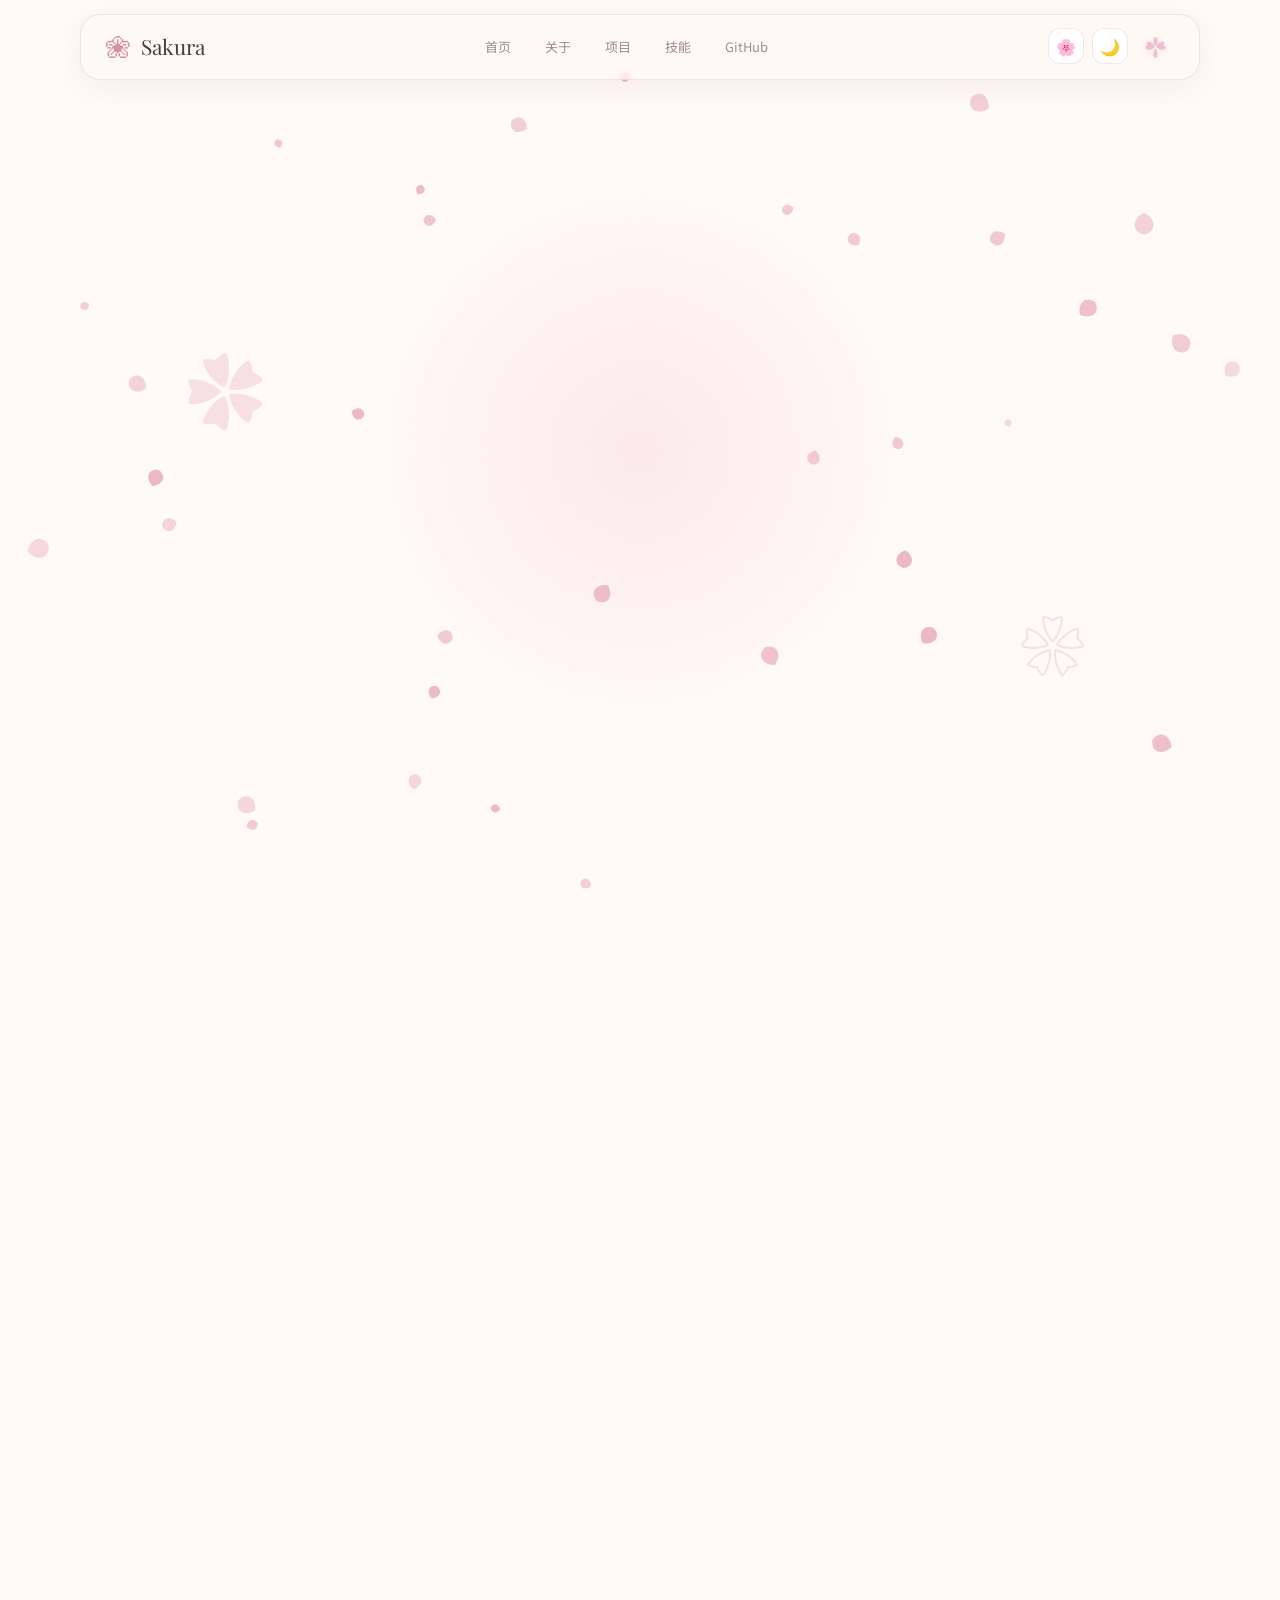
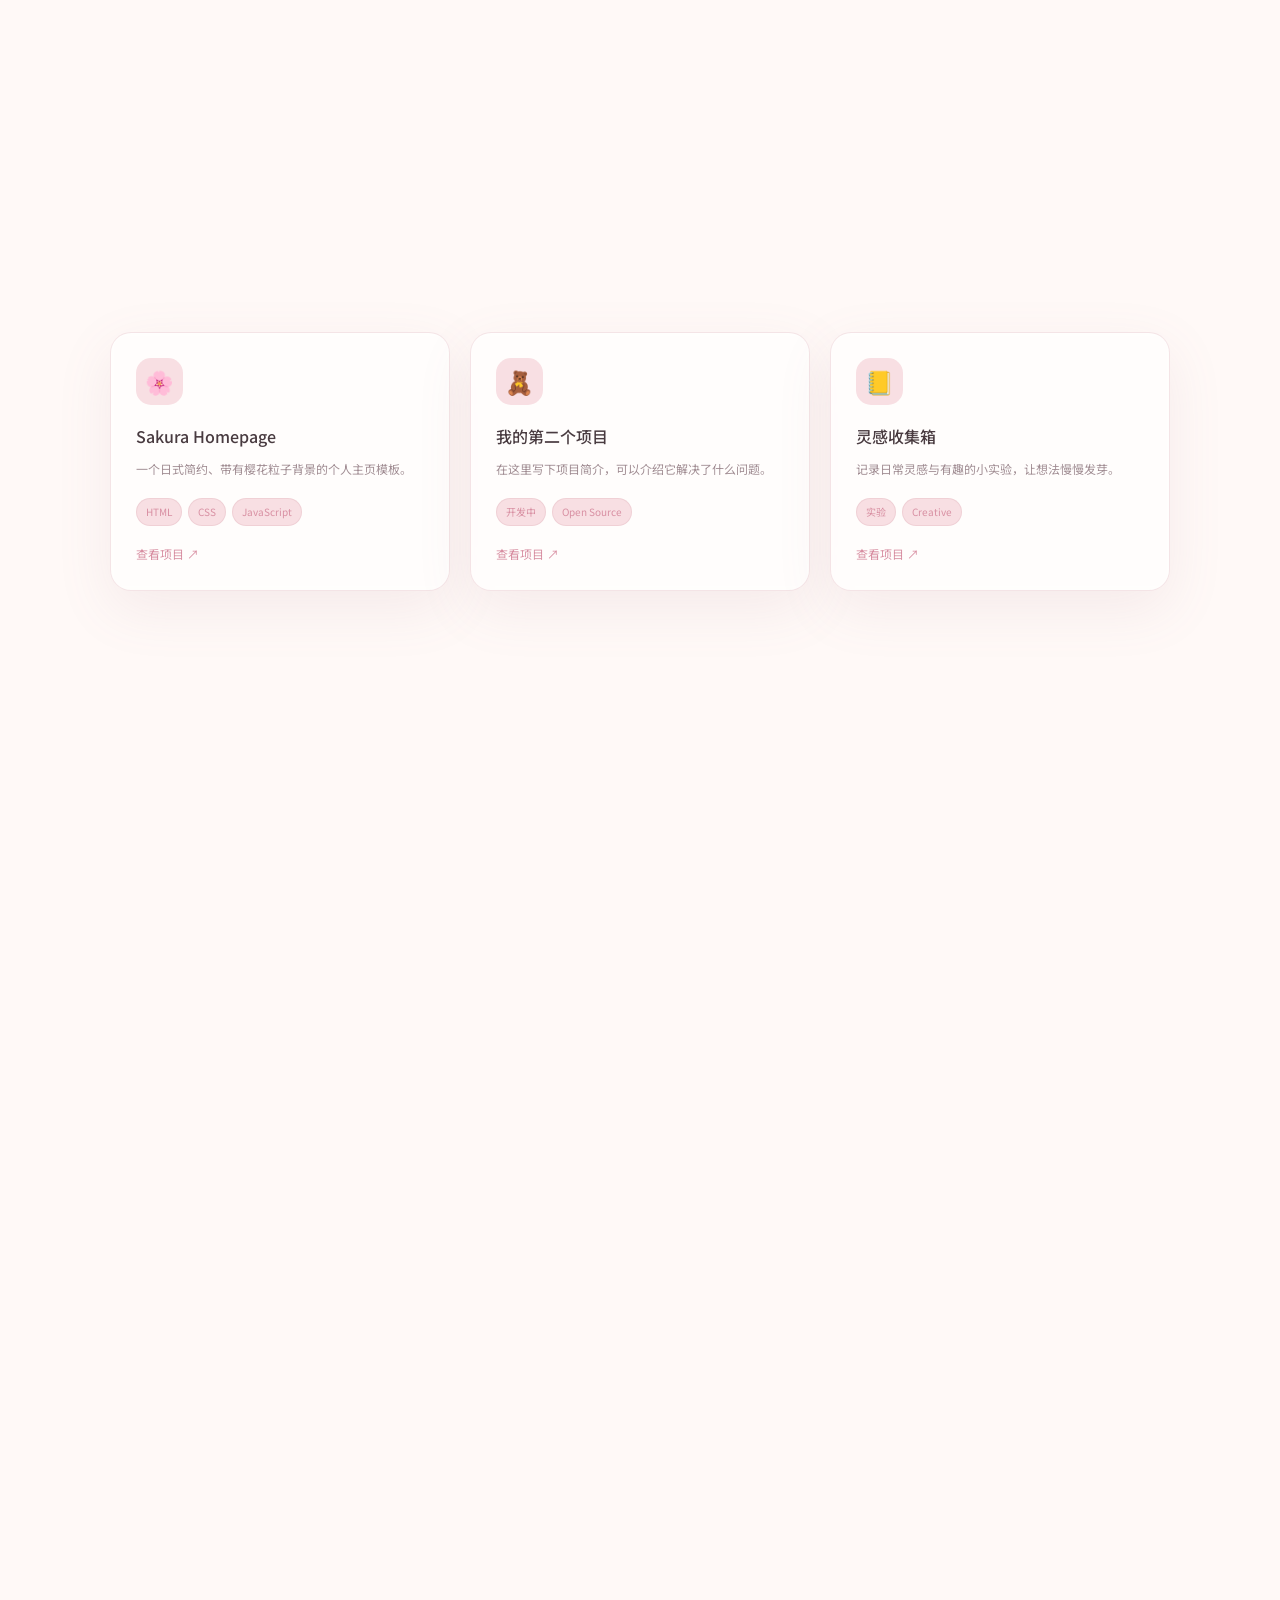
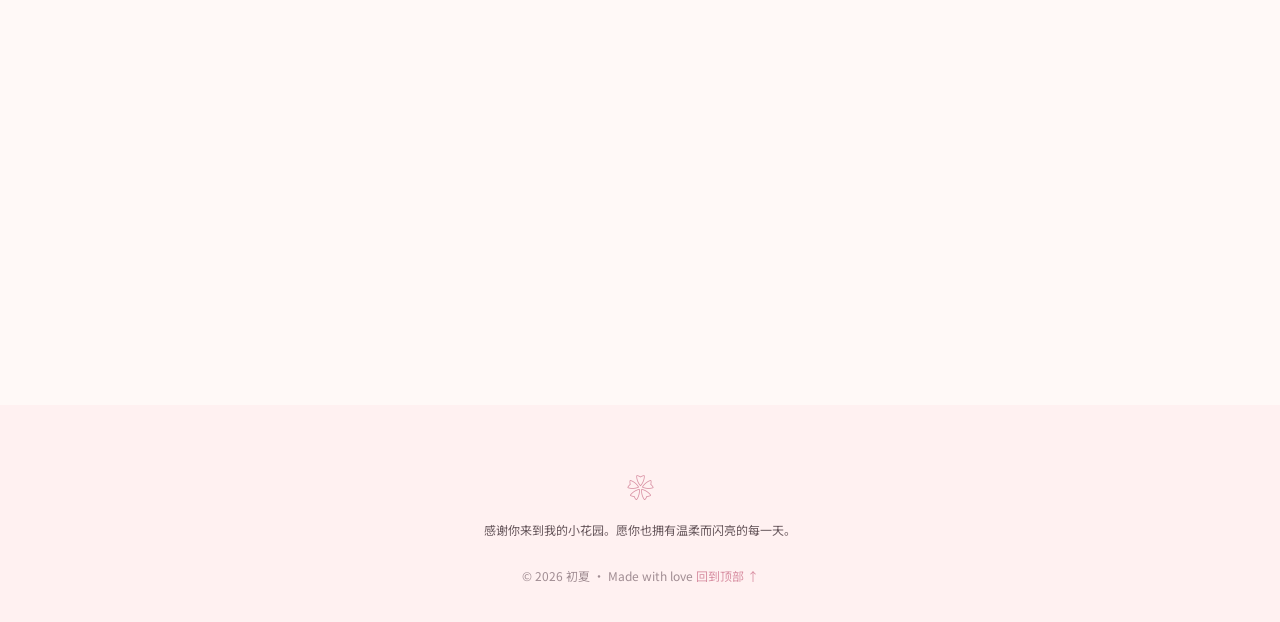
==== commit 61251758: "Restore Sakura-Homepage-Modular version (revert Full-Updated deploy)" ====
--- a/index.html
+++ b/index.html
@@ -10,6 +10,8 @@
   <link rel="stylesheet" href="./css/style.css">
   <link rel="stylesheet" href="./css/animation.css">
   <link rel="stylesheet" href="./css/responsive.css">
+  <link rel="stylesheet" href="./css/liquid-glass.css">
+  <link rel="stylesheet" href="./css/settings.css">
   <script src="./config/config.js"></script>
   <script src="./js/theme.js" defer></script>
   <script src="./js/sakura.js" defer></script>
@@ -33,17 +35,17 @@
     <div class="header-actions">
       <button class="icon-button" id="sakura-toggle" type="button" aria-label="关闭樱花效果" title="樱花开关">🌸</button>
       <button class="icon-button" id="theme-toggle" type="button" aria-label="切换夜间模式" title="切换主题">🌙</button>
-      <button class="icon-button sakura-settings-button" id="settings-toggle" type="button" aria-label="打开玻璃调参" title="玻璃调参" aria-expanded="false">
-        <svg class="sakura-settings-icon" viewBox="0 0 40 40" aria-hidden="true"><g fill="currentColor"><path d="M20 18.2C15.7 13.8 14.6 6.7 18.4 2.2c.8-1 2.4-1 3.2 0 3.8 4.5 2.7 11.6-1.6 16z"/><path d="M21.8 20C26.2 15.7 33.3 14.6 37.8 18.4c1 .8 1 2.4 0 3.2-4.5 3.8-11.6 2.7-16-1.6z"/><path d="M20 21.8c4.3 4.4 5.4 11.5 1.6 16- .8 1-2.4 1-3.2 0-3.8-4.5-2.7-11.6 1.6-16z"/><path d="M18.2 20C13.8 24.3 6.7 25.4 2.2 21.6c-1-.8-1-2.4 0-3.2 4.5-3.8 11.6-2.7 16 1.6z"/><path d="M18.7 18.7C17.8 12.8 21 7.1 26.6 6.2c1.2-.2 2.1.7 1.9 1.9-.9 5.6-6.6 8.8-9.8 10.6z" transform="rotate(72 20 20)"/><path d="M18.7 18.7C17.8 12.8 21 7.1 26.6 6.2c1.2-.2 2.1.7 1.9 1.9-.9 5.6-6.6 8.8-9.8 10.6z" transform="rotate(144 20 20)"/></g><circle cx="20" cy="20" r="2.1" fill="var(--bg)"/></svg>
-      </button>
-      <div class="settings-panel" id="settings-panel" hidden>
-        <div class="settings-panel-heading"><span>✿</span><strong>玻璃效果调节</strong></div>
-        <label>背景模糊 <output id="blur-value">2px</output><input id="glass-blur" type="range" min="0" max="16" step="0.5" value="2"></label>
-        <label>边缘反射 <output id="reflection-value">0.25</output><input id="glass-reflection" type="range" min="0" max="0.8" step="0.01" value="0.25"></label>
-        <label>背景饱和度 <output id="saturation-value">1.3</output><input id="glass-saturation" type="range" min="0.5" max="2" step="0.05" value="1.3"></label>
-      </div>
+      <button class="settings-flower-button" id="settings-toggle" type="button" aria-label="打开玻璃调参" aria-expanded="false" aria-controls="glass-settings" title="玻璃调参"><img src="./assets/icons/sakura-settings.svg" alt=""></button>
     </div>
   </header>
+
+  <aside class="settings-panel glass-panel" id="glass-settings" aria-label="玻璃效果调参" hidden>
+    <div class="settings-panel-heading"><div><span class="settings-kicker">SAKURA GLASS</span><h2>玻璃调参</h2></div><button class="settings-close" id="settings-close" type="button" aria-label="关闭设置">×</button></div>
+    <label class="setting-control"><span>背景模糊 <output id="blur-value">2px</output></span><input id="glass-blur" type="range" min="0" max="12" step="0.5" value="2"></label>
+    <label class="setting-control"><span>边缘反射 <output id="edge-value">0.25</output></span><input id="glass-edge" type="range" min="0" max="1" step="0.01" value="0.25"></label>
+    <label class="setting-control"><span>背景饱和度 <output id="saturation-value">1.3</output></span><input id="glass-saturation" type="range" min="0.5" max="2" step="0.05" value="1.3"></label>
+    <div class="settings-panel-footer"><span>更改会自动保存</span><button id="settings-reset" type="button">恢复默认</button></div>
+  </aside>
 
   <main>
     <section class="hero section" id="home">
--- a/css/style.css
+++ b/css/style.css
@@ -132,26 +132,7 @@
 .footer-top { display: inline-block; margin-top: 15px; color: var(--pink-deep); }
 .back-to-top { position: fixed; z-index: 15; right: 25px; bottom: 25px; width: 43px; height: 43px; border: 1px solid var(--border); border-radius: 15px; background: var(--surface); color: var(--pink-deep); box-shadow: var(--shadow); cursor: pointer; opacity: 0; visibility: hidden; transform: translateY(10px); transition: .25s; }
 .back-to-top.visible { opacity: 1; visibility: visible; transform: translateY(0); }
-
-
-/* Sakura liquid-glass controls and fixed two-row skill layout */
-:root { --glass-blur: 2px; --glass-reflection: .25; --glass-saturation: 1.3; }
-.about-card, .project-card, .github-card, .skill-chip {
-  backdrop-filter: blur(var(--glass-blur)) saturate(var(--glass-saturation));
-  -webkit-backdrop-filter: blur(var(--glass-blur)) saturate(var(--glass-saturation));
-  border-color: color-mix(in srgb, var(--border), white calc(var(--glass-reflection) * 45%));
-}
-.skills-list { display: flex; flex-direction: column; align-items: center; gap: 18px; max-width: 100%; }
-.skills-row { display: flex; justify-content: center; align-items: center; flex-wrap: nowrap; gap: 13px; width: 100%; }
-.skill-chip { border: 1px solid var(--border); border-radius: 999px; padding: 12px 22px; color: var(--pink-deep); }
-.header-actions { position: relative; }
-.sakura-settings-button { display: grid; place-items: center; color: var(--pink-deep); }
-.sakura-settings-icon { width: 21px; height: 21px; display: block; transition: transform .45s ease; }
-.sakura-settings-button:hover .sakura-settings-icon { transform: rotate(30deg) scale(1.08); }
-.settings-panel { position: absolute; top: calc(100% + 13px); right: 0; z-index: 50; width: min(290px, calc(100vw - 32px)); padding: 18px; border: 1px solid var(--border); border-radius: 18px; background: var(--surface); color: var(--text); box-shadow: var(--shadow); backdrop-filter: blur(18px); -webkit-backdrop-filter: blur(18px); }
-.settings-panel[hidden] { display: none; }
-.settings-panel-heading { display: flex; align-items: center; gap: 9px; margin-bottom: 14px; color: var(--text-strong); font-size: 14px; }
-.settings-panel-heading span { color: var(--pink-deep); font-size: 19px; }
-.settings-panel label { display: grid; grid-template-columns: 1fr auto; gap: 7px 10px; margin: 12px 0; color: var(--muted); font-size: 12px; }
-.settings-panel output { color: var(--pink-deep); font-variant-numeric: tabular-nums; }
-.settings-panel input { grid-column: 1 / -1; width: 100%; accent-color: var(--pink-deep); }
+/* 技能区采用明确的两行分组，避免桌面端自动换行造成错位。 */
+.skills-list { display: flex; flex-direction: column; align-items: center; gap: 18px; max-width: 900px; }
+.skill-row { display: flex; justify-content: center; align-items: center; flex-wrap: wrap; gap: 13px; width: 100%; }
+.skill-chip { border-radius: 999px; padding: 12px 22px; }
--- a/css/responsive.css
+++ b/css/responsive.css
@@ -36,13 +36,8 @@
   .stat strong { font-size: 22px; }
   .back-to-top { right: 15px; bottom: 15px; }
 }
-
-@media (max-width: 760px) {
-  .skills-row { gap: clamp(5px, 1.8vw, 11px); }
-  .skill-chip { padding: 10px clamp(9px, 2.6vw, 17px); font-size: clamp(10px, 2.8vw, 12px); white-space: nowrap; }
+@media (max-width: 620px) {
+  .skills-list { gap: 12px; }
+  .skill-row { gap: 8px; }
+  .skill-chip { padding: 9px 15px; font-size: 12px; }
 }
-@media (max-width: 390px) {
-  .skills-row { flex-wrap: wrap; }
-  .skills-row:first-child { max-width: 340px; }
-  .settings-panel { right: -4px; }
-}
--- a/css/liquid-glass.css
+++ b/css/liquid-glass.css
@@ -0,0 +1,24 @@
+/* 局部玻璃材质：樱花画布位于卡片下方，卡片保持半透明以透出背景。 */
+:root {
+  --glass-blur: 2px;
+  --glass-edge: .25;
+  --glass-edge-alpha: .25;
+  --glass-saturation: 1.3;
+}
+#sakura-canvas { z-index: 0; }
+.site-header, .about-card, .project-card, .github-card, .skill-chip {
+  -webkit-backdrop-filter: blur(var(--glass-blur)) saturate(var(--glass-saturation));
+  backdrop-filter: blur(var(--glass-blur)) saturate(var(--glass-saturation));
+}
+.site-header { background: color-mix(in srgb, var(--header-bg) 88%, transparent); }
+.about-card, .project-card, .github-card, .skill-chip {
+  background: color-mix(in srgb, var(--surface) 82%, transparent);
+  border-color: var(--border);
+  box-shadow: var(--shadow), inset 0 1px 0 rgba(255,255,255,var(--glass-edge-alpha));
+}
+.about-card, .project-card, .github-card { position: relative; isolation: isolate; }
+.about-card::after, .project-card::after, .github-card::after {
+  content: ""; position: absolute; inset: 0; border-radius: inherit; pointer-events: none;
+  border: 1px solid rgba(255,255,255,var(--glass-edge-alpha));
+  mask-image: linear-gradient(135deg,#000 0%,transparent 48%,#000 100%);
+}
--- a/css/settings.css
+++ b/css/settings.css
@@ -0,0 +1,29 @@
+.settings-flower-button {
+  width: 38px; height: 38px; display: grid; place-items: center; padding: 7px;
+  border: 1px solid transparent; border-radius: 50%; background: transparent; cursor: pointer;
+  transition: background .25s ease, border-color .25s ease, transform .35s ease;
+}
+.settings-flower-button img { display: block; width: 23px; height: 23px; filter: drop-shadow(0 1px 3px rgba(211,139,166,.18)); }
+.settings-flower-button:hover { background: rgba(244,199,215,.15); border-color: var(--border); transform: rotate(18deg); }
+.settings-panel {
+  position: fixed; z-index: 50; top: 91px; right: max(22px, calc((100vw - 1120px)/2));
+  width: min(310px, calc(100vw - 28px)); padding: 19px; border: 1px solid var(--border);
+  border-radius: 20px; color: var(--text); background: var(--header-bg); box-shadow: var(--shadow);
+  -webkit-backdrop-filter: blur(18px) saturate(1.35); backdrop-filter: blur(18px) saturate(1.35);
+}
+.settings-panel[hidden] { display: none; }
+.settings-panel-heading { display:flex; align-items:center; justify-content:space-between; margin-bottom:17px; }
+.settings-kicker { color:var(--pink-deep); font:10px/1.4 "Playfair Display",serif; letter-spacing:.18em; }
+.settings-panel-heading h2 { margin:2px 0 0; color:var(--text-strong); font-size:17px; font-weight:500; }
+.settings-close { width:28px; height:28px; border:0; border-radius:50%; background:var(--pink-light); color:var(--pink-deep); font-size:21px; cursor:pointer; }
+.setting-control { display:block; margin:14px 0; }
+.setting-control > span { display:flex; justify-content:space-between; gap:12px; margin-bottom:8px; color:var(--text); font-size:12px; }
+.setting-control output { color:var(--pink-deep); font-variant-numeric:tabular-nums; }
+.setting-control input { display:block; width:100%; accent-color:var(--pink-deep); }
+.settings-panel-footer { display:flex; justify-content:space-between; align-items:center; gap:10px; margin-top:17px; padding-top:13px; border-top:1px solid var(--border); color:var(--muted); font-size:10px; }
+.settings-panel-footer button { padding:6px 11px; border:1px solid var(--border); border-radius:999px; background:var(--surface); color:var(--pink-deep); font-size:11px; cursor:pointer; }
+@media (max-width:620px) {
+  .settings-flower-button { width:34px; height:34px; padding:6px; }
+  .settings-flower-button img { width:21px; height:21px; }
+  .settings-panel { top:76px; right:12px; width:min(290px,calc(100vw - 24px)); padding:16px; }
+}
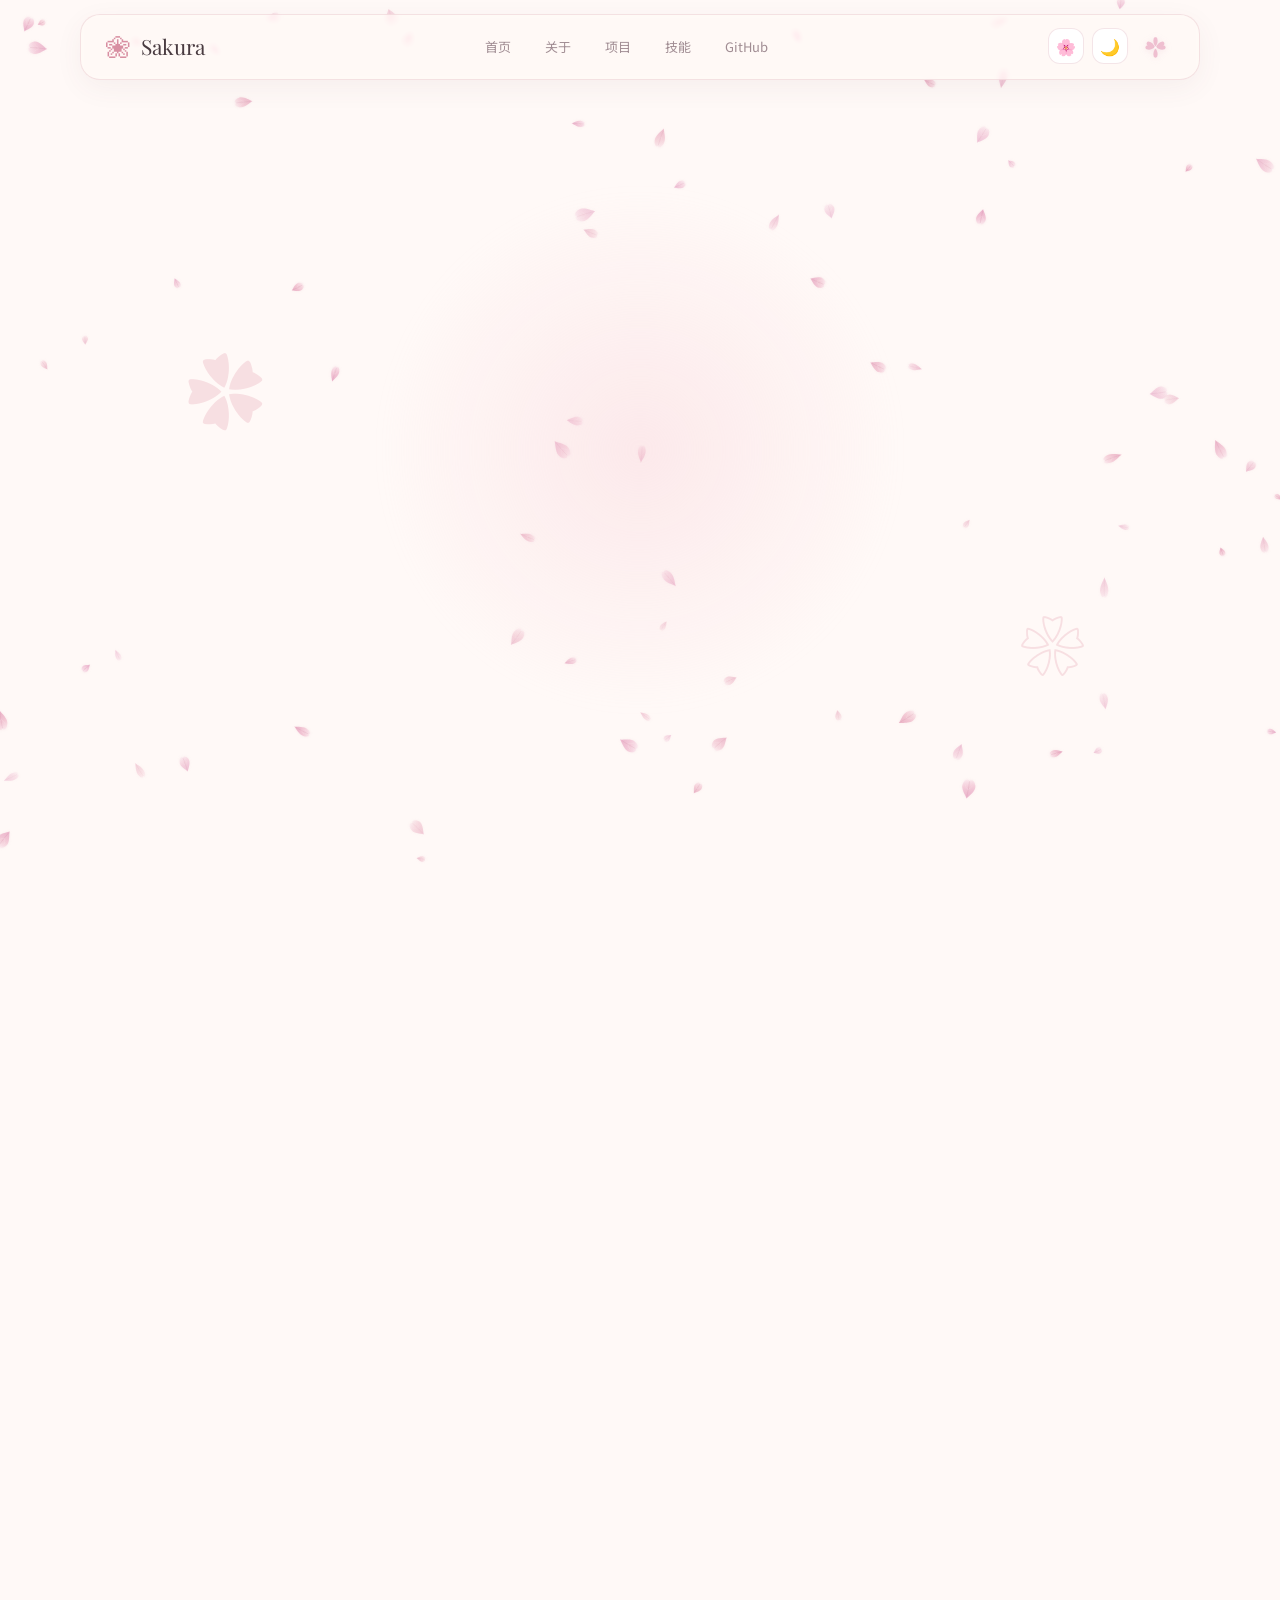
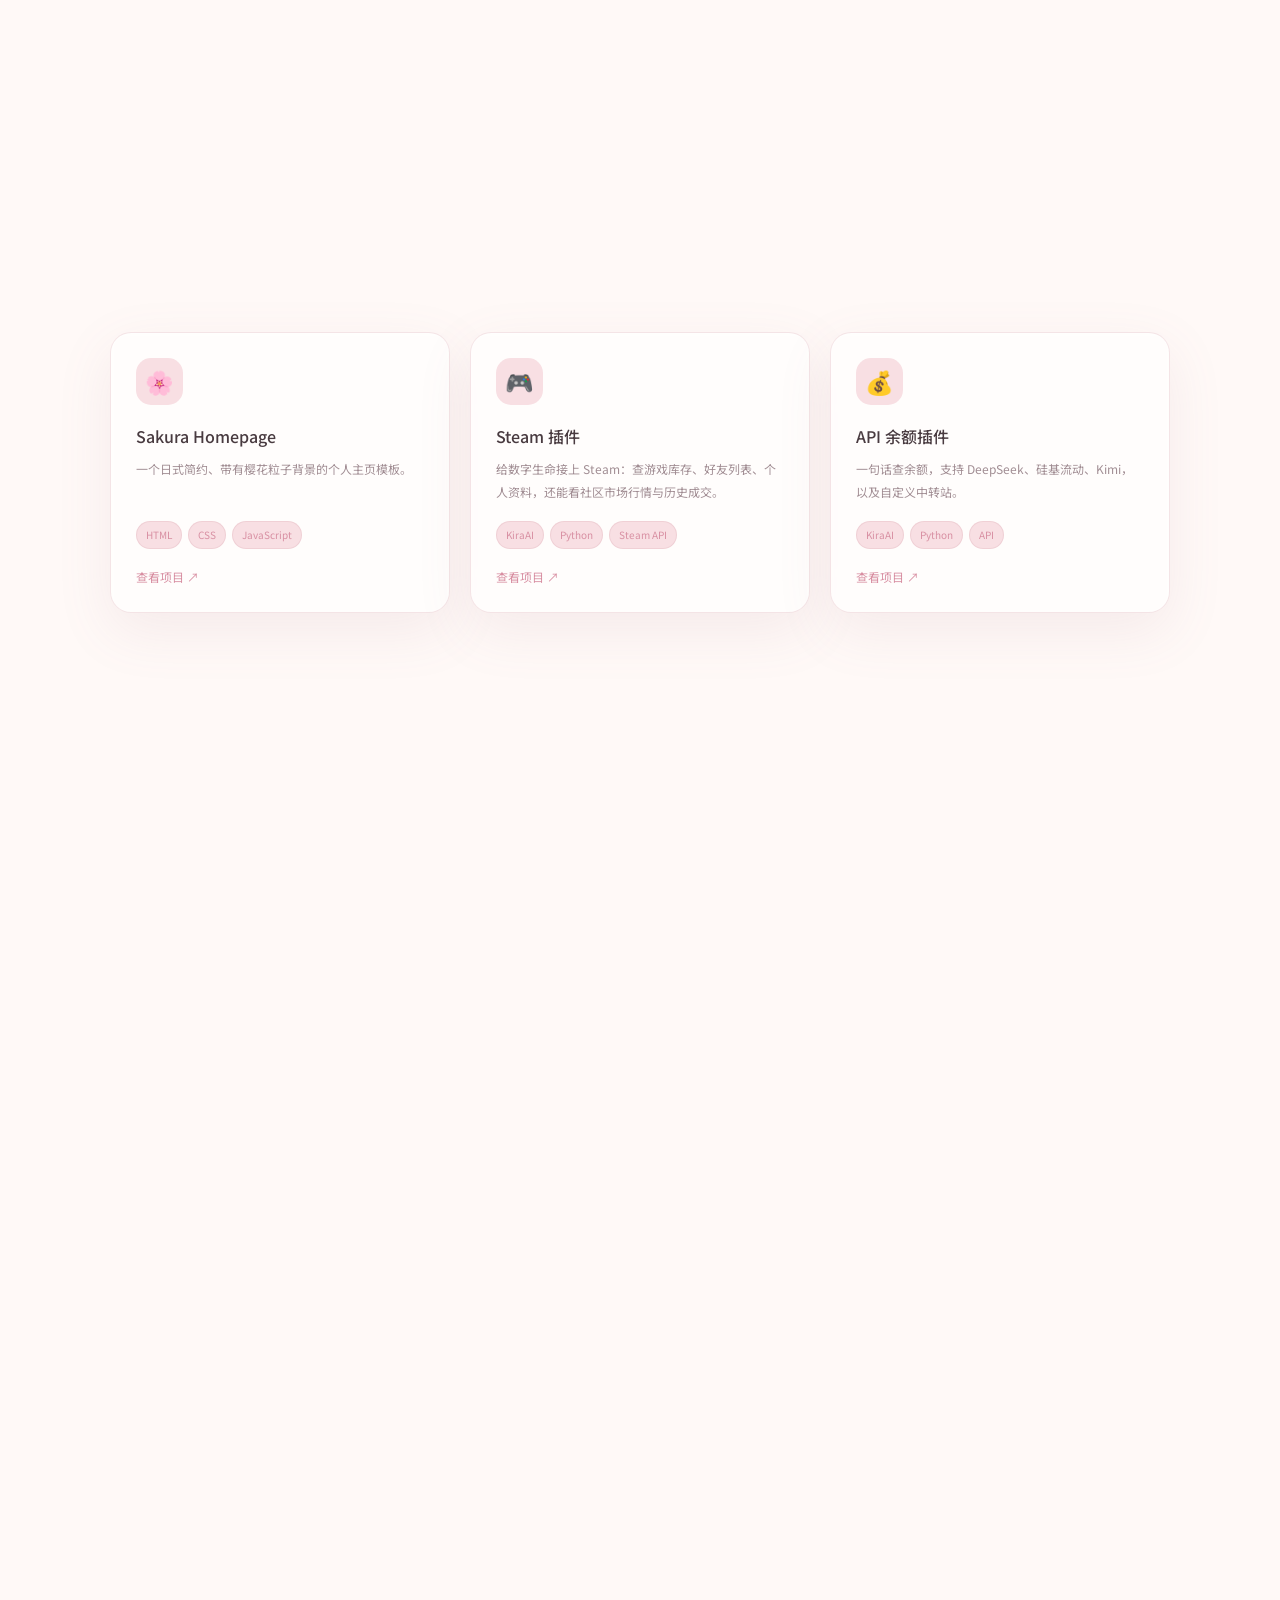
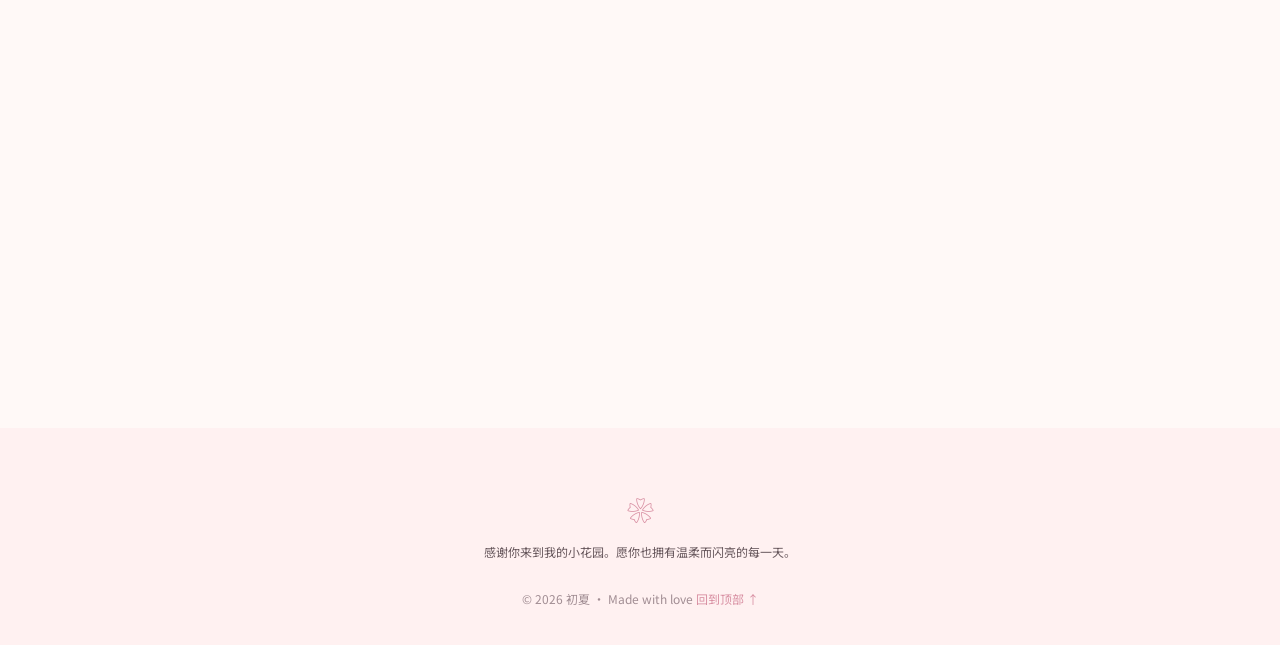
==== commit a5007b88: "Update content: project cards, hobbies, section titles" ====
--- a/index.html
+++ b/index.html
@@ -91,7 +91,7 @@
 
     <section class="section projects-section" id="projects">
       <div class="section-heading reveal">
-        <p class="eyebrow">THINGS I'VE MADE</p>
+        <p class="eyebrow">LITTLE MAKINGS IN THE GARDEN</p>
         <h2 data-config="projects.title">小小作品集</h2>
         <p data-config="projects.subtitle">每一个项目，都是一次新的尝试</p>
         <span class="heading-flower">✿</span>
@@ -101,7 +101,7 @@
 
     <section class="section skills-section" id="skills">
       <div class="section-heading reveal">
-        <p class="eyebrow">TOOLS IN MY GARDEN</p>
+        <p class="eyebrow">MY TOOL SHELF</p>
         <h2 data-config="skills.title">我的工具箱</h2>
         <p data-config="skills.subtitle">正在学习，也持续探索</p>
         <span class="heading-flower">✿</span>
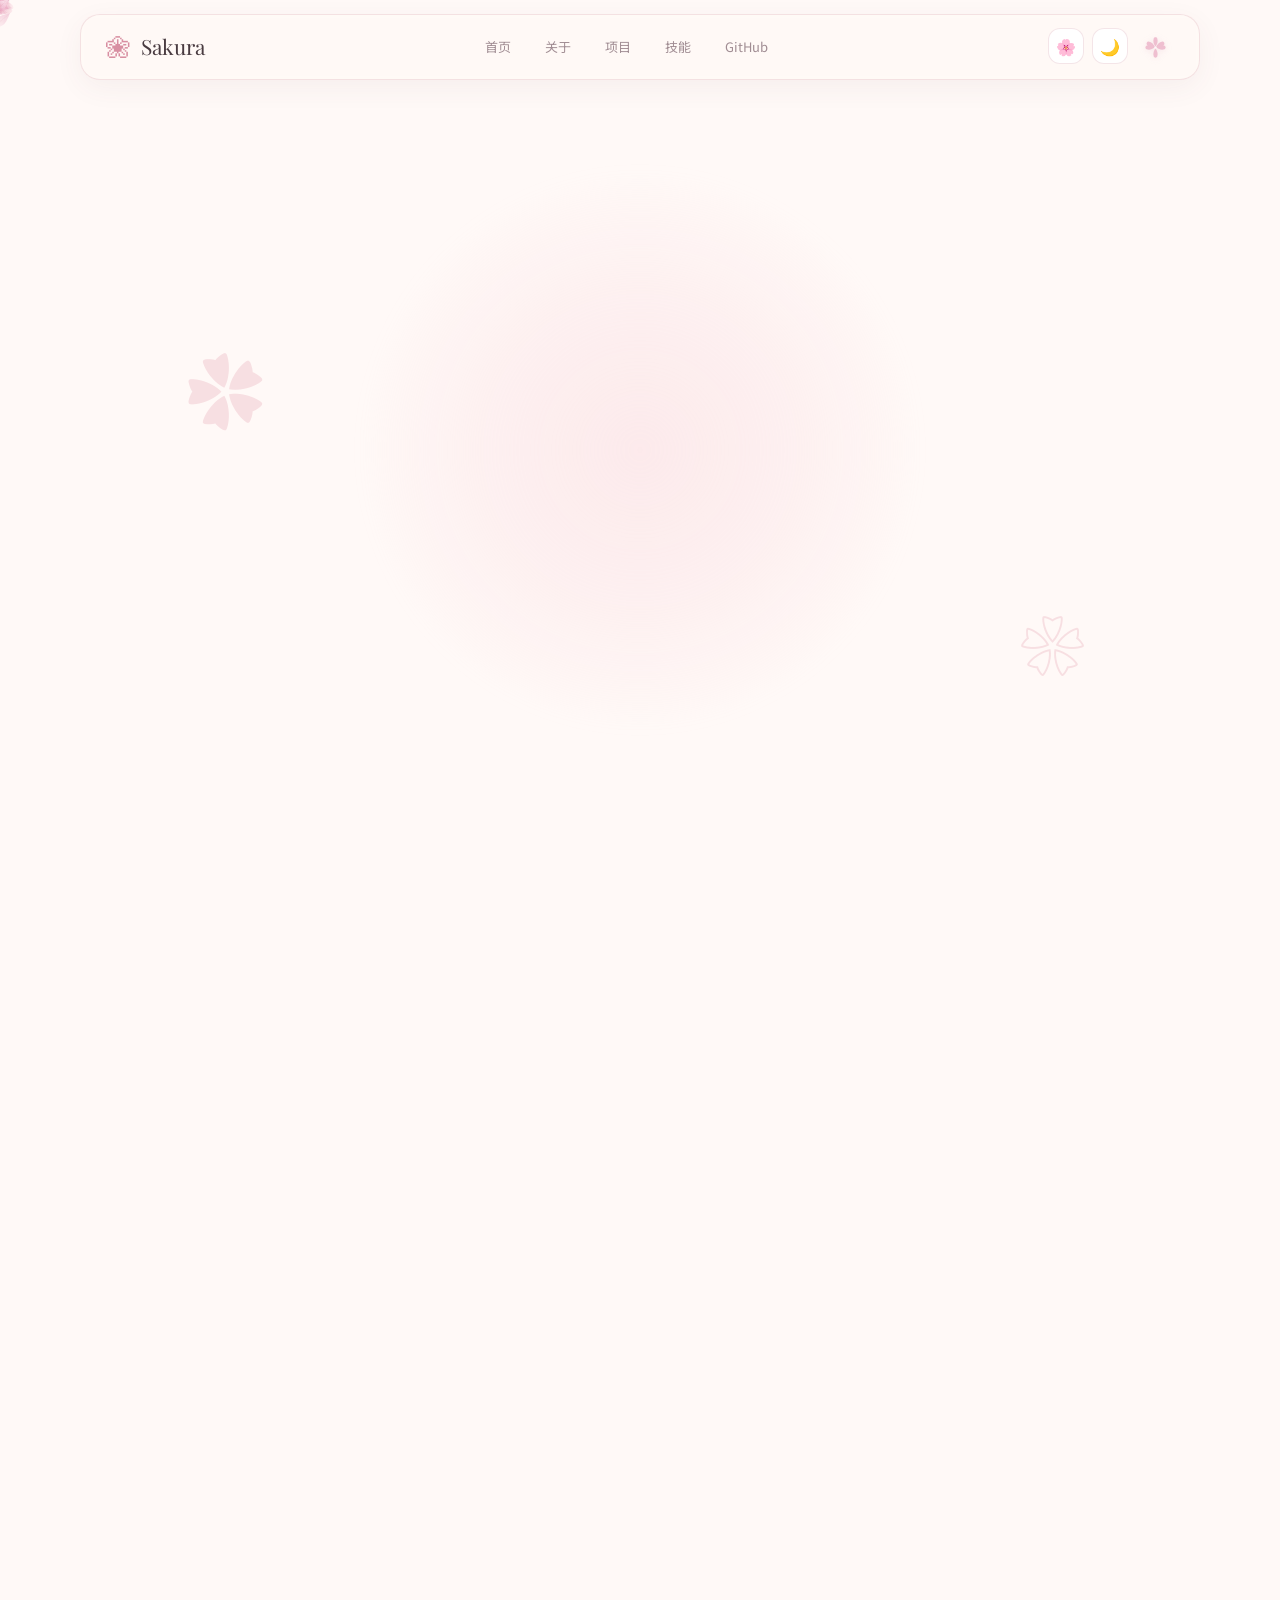
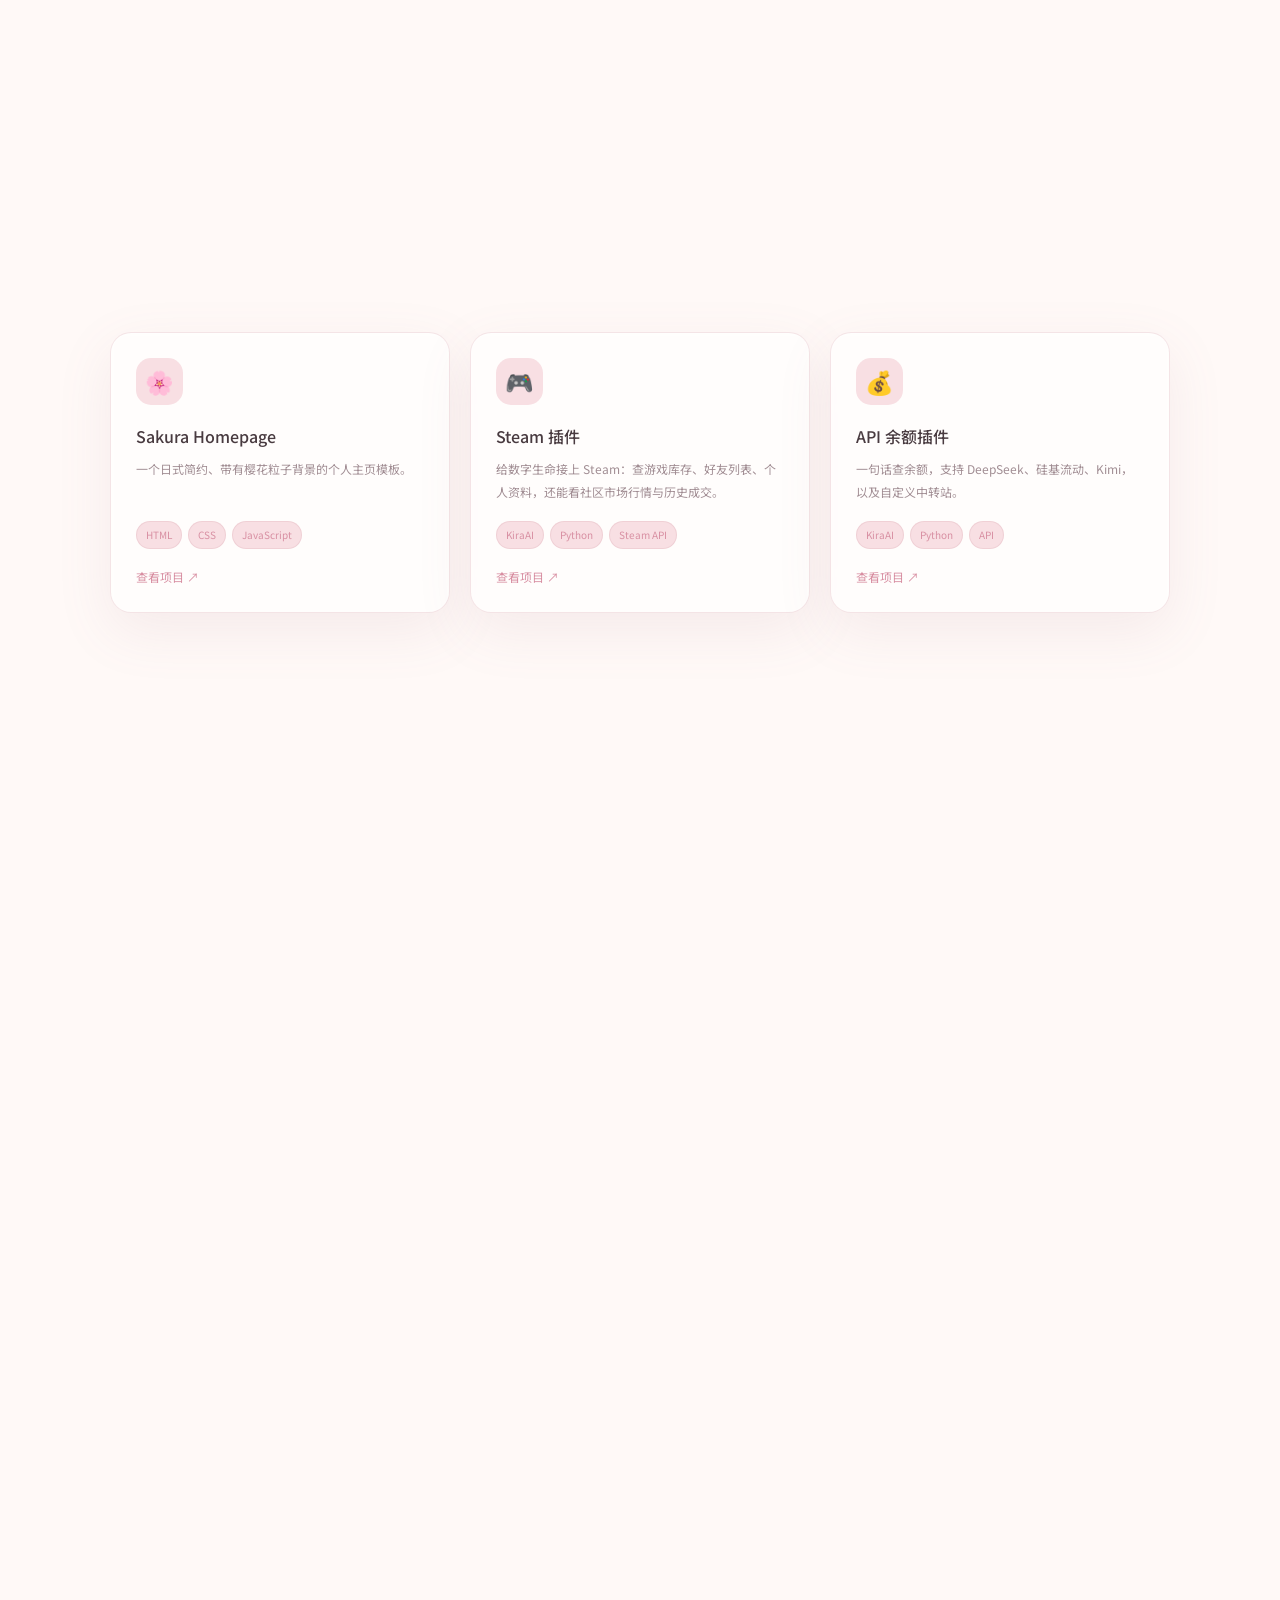
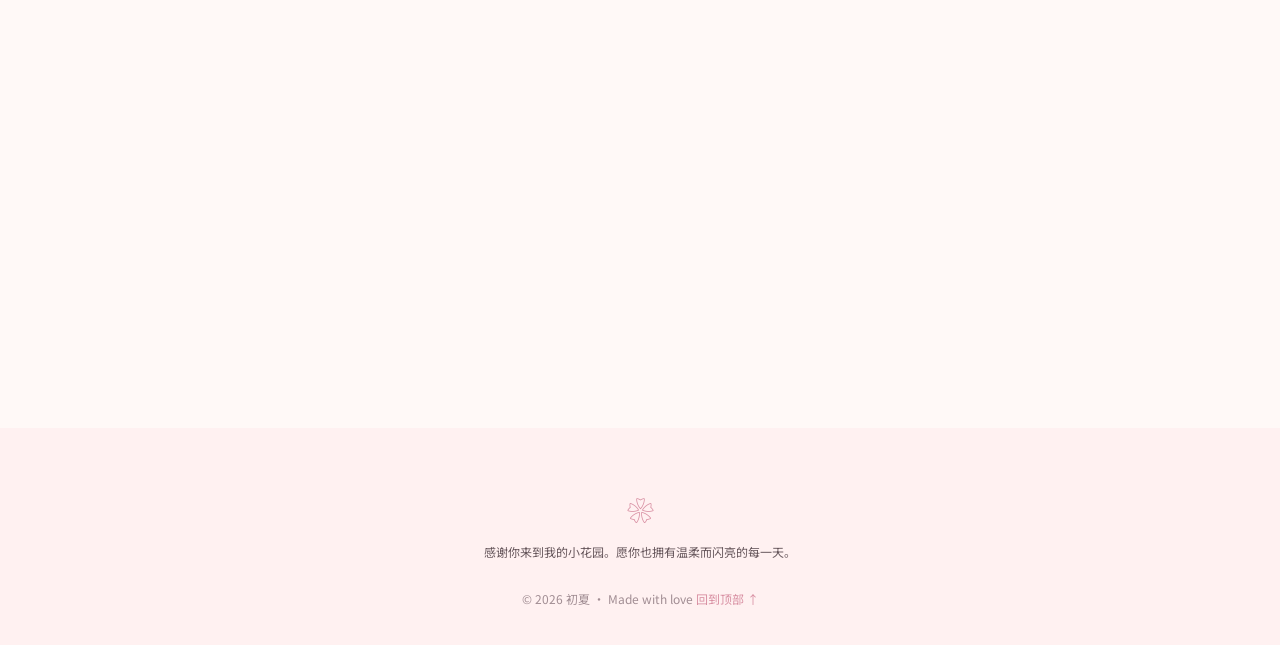
==== commit b118c81b: "Fix: settings toggle no tilt, close X centered, mobile hero glow sized to viewport" ====
--- a/index.html
+++ b/index.html
@@ -40,7 +40,7 @@
   </header>
 
   <aside class="settings-panel glass-panel" id="glass-settings" aria-label="玻璃效果调参" hidden>
-    <div class="settings-panel-heading"><div><span class="settings-kicker">SAKURA GLASS</span><h2>玻璃调参</h2></div><button class="settings-close" id="settings-close" type="button" aria-label="关闭设置">×</button></div>
+    <div class="settings-panel-heading"><div><span class="settings-kicker">SAKURA GLASS</span><h2>玻璃调参</h2></div><button class="settings-close" id="settings-close" type="button" aria-label="关闭设置"><span aria-hidden="true">×</span></button></div>
     <label class="setting-control"><span>背景模糊 <output id="blur-value">2px</output></span><input id="glass-blur" type="range" min="0" max="12" step="0.5" value="2"></label>
     <label class="setting-control"><span>边缘反射 <output id="edge-value">0.25</output></span><input id="glass-edge" type="range" min="0" max="1" step="0.01" value="0.25"></label>
     <label class="setting-control"><span>背景饱和度 <output id="saturation-value">1.3</output></span><input id="glass-saturation" type="range" min="0.5" max="2" step="0.05" value="1.3"></label>
--- a/css/style.css
+++ b/css/style.css
@@ -69,7 +69,7 @@
   min-height: 100vh; display: grid; place-items: center; text-align: center; padding-top: 130px;
   overflow: hidden;
 }
-.hero-glow { position: absolute; width: 540px; height: 540px; border-radius: 50%; background: radial-gradient(circle, rgba(248,211,218,.42), transparent 68%); filter: blur(8px); }
+.hero-glow { position: absolute; left: 50%; top: 50%; width: min(540px, 92vw); height: min(540px, 92vw); transform: translate(-50%, -50%); border-radius: 50%; background: radial-gradient(circle, rgba(248,211,218,.40) 0%, rgba(248,211,218,.22) 42%, rgba(248,211,218,.06) 66%, transparent 78%); filter: blur(10px); pointer-events: none; }
 .hero-content { position: relative; z-index: 2; }
 .eyebrow { margin: 0 0 14px; color: var(--pink-deep); font: 11px/1.5 "Playfair Display", serif; letter-spacing: .22em; }
 .avatar-wrap { width: 118px; height: 118px; position: relative; margin: 0 auto 23px; }
--- a/css/responsive.css
+++ b/css/responsive.css
@@ -19,6 +19,7 @@
   .icon-button { width: 33px; height: 33px; }
   .section { width: calc(100% - 34px); padding: 76px 0; }
   .hero { min-height: 92vh; padding-top: 110px; }
+  .hero-glow { width: min(430px, 94vw); height: min(430px, 94vw); filter: blur(12px); }
   .hero h1 { font-size: clamp(27px, 8vw, 38px); }
   .hero-description { max-width: 290px; margin-left: auto; margin-right: auto; font-size: 13px; }
   .scroll-hint { margin-top: 48px; }
--- a/css/liquid-glass.css
+++ b/css/liquid-glass.css
@@ -5,8 +5,14 @@
   --glass-edge-alpha: .25;
   --glass-saturation: 1.3;
 }
-#sakura-canvas { z-index: 0; }
-.site-header, .about-card, .project-card, .github-card, .skill-chip {
+#sakura-canvas {
+  z-index: 0;
+  will-change: transform;
+  transform: translateZ(0);
+  contain: strict;
+}
+/* 只对面积较大的容器做背景模糊；技能标签数量多，逐个模糊会明显拖慢滚动，改用纯半透明底。 */
+.site-header, .about-card, .project-card, .github-card {
   -webkit-backdrop-filter: blur(var(--glass-blur)) saturate(var(--glass-saturation));
   backdrop-filter: blur(var(--glass-blur)) saturate(var(--glass-saturation));
 }
--- a/css/settings.css
+++ b/css/settings.css
@@ -4,7 +4,9 @@
   transition: background .25s ease, border-color .25s ease, transform .35s ease;
 }
 .settings-flower-button img { display: block; width: 23px; height: 23px; filter: drop-shadow(0 1px 3px rgba(211,139,166,.18)); }
-.settings-flower-button:hover { background: rgba(244,199,215,.15); border-color: var(--border); transform: rotate(18deg); }
+.settings-flower-button:hover { background: rgba(244,199,215,.15); border-color: var(--border); }
+.settings-flower-button:active { transform: none; }
+.settings-flower-button:focus-visible { outline: 2px solid var(--pink-deep); outline-offset: 2px; }
 .settings-panel {
   position: fixed; z-index: 50; top: 91px; right: max(22px, calc((100vw - 1120px)/2));
   width: min(310px, calc(100vw - 28px)); padding: 19px; border: 1px solid var(--border);
@@ -15,7 +17,15 @@
 .settings-panel-heading { display:flex; align-items:center; justify-content:space-between; margin-bottom:17px; }
 .settings-kicker { color:var(--pink-deep); font:10px/1.4 "Playfair Display",serif; letter-spacing:.18em; }
 .settings-panel-heading h2 { margin:2px 0 0; color:var(--text-strong); font-size:17px; font-weight:500; }
-.settings-close { width:28px; height:28px; border:0; border-radius:50%; background:var(--pink-light); color:var(--pink-deep); font-size:21px; cursor:pointer; }
+.settings-close {
+  display: grid; place-items: center; flex: 0 0 auto;
+  width: 28px; height: 28px; padding: 0; border: 0; border-radius: 50%;
+  background: var(--pink-light); color: var(--pink-deep);
+  font-family: inherit; font-size: 19px; line-height: 1; cursor: pointer;
+  transition: background .2s ease;
+}
+.settings-close:hover { background: rgba(244,199,215,.85); }
+.settings-close > span { display: block; transform: translateY(-1px); }
 .setting-control { display:block; margin:14px 0; }
 .setting-control > span { display:flex; justify-content:space-between; gap:12px; margin-bottom:8px; color:var(--text); font-size:12px; }
 .setting-control output { color:var(--pink-deep); font-variant-numeric:tabular-nums; }
